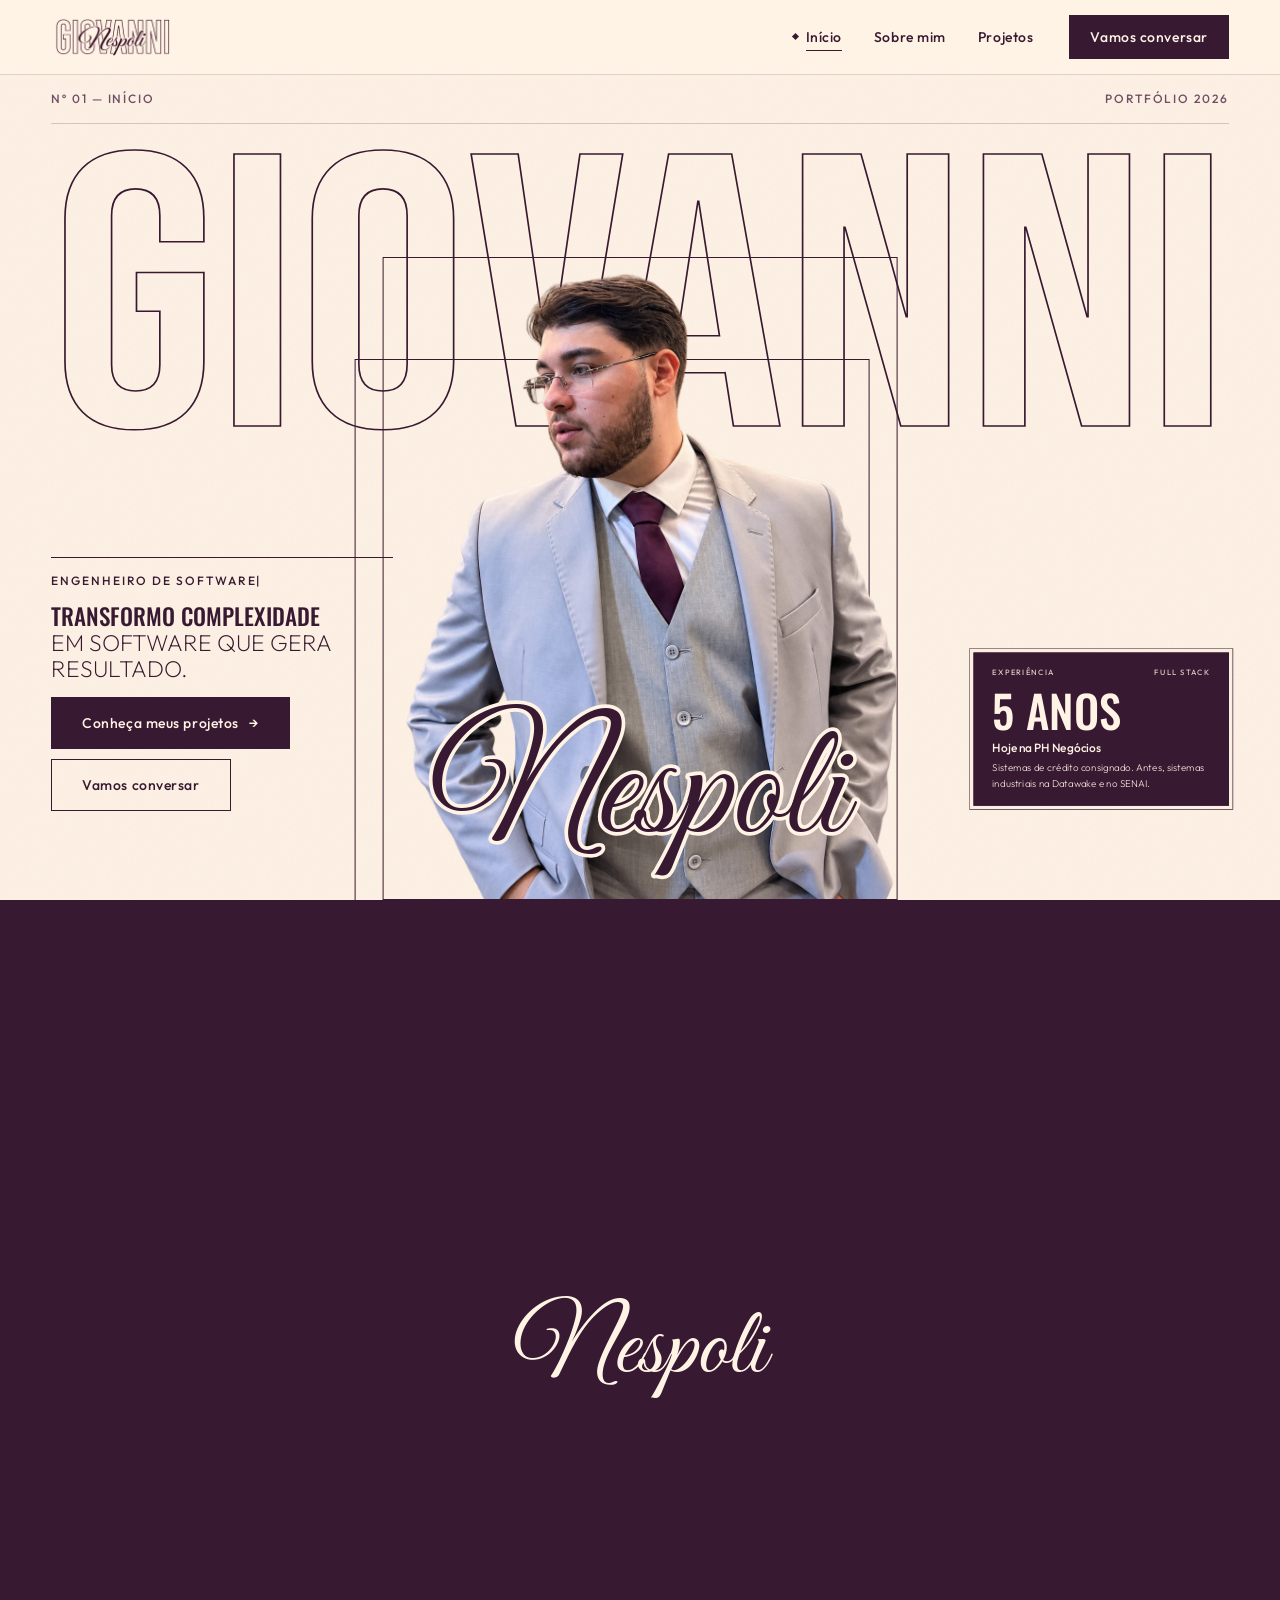
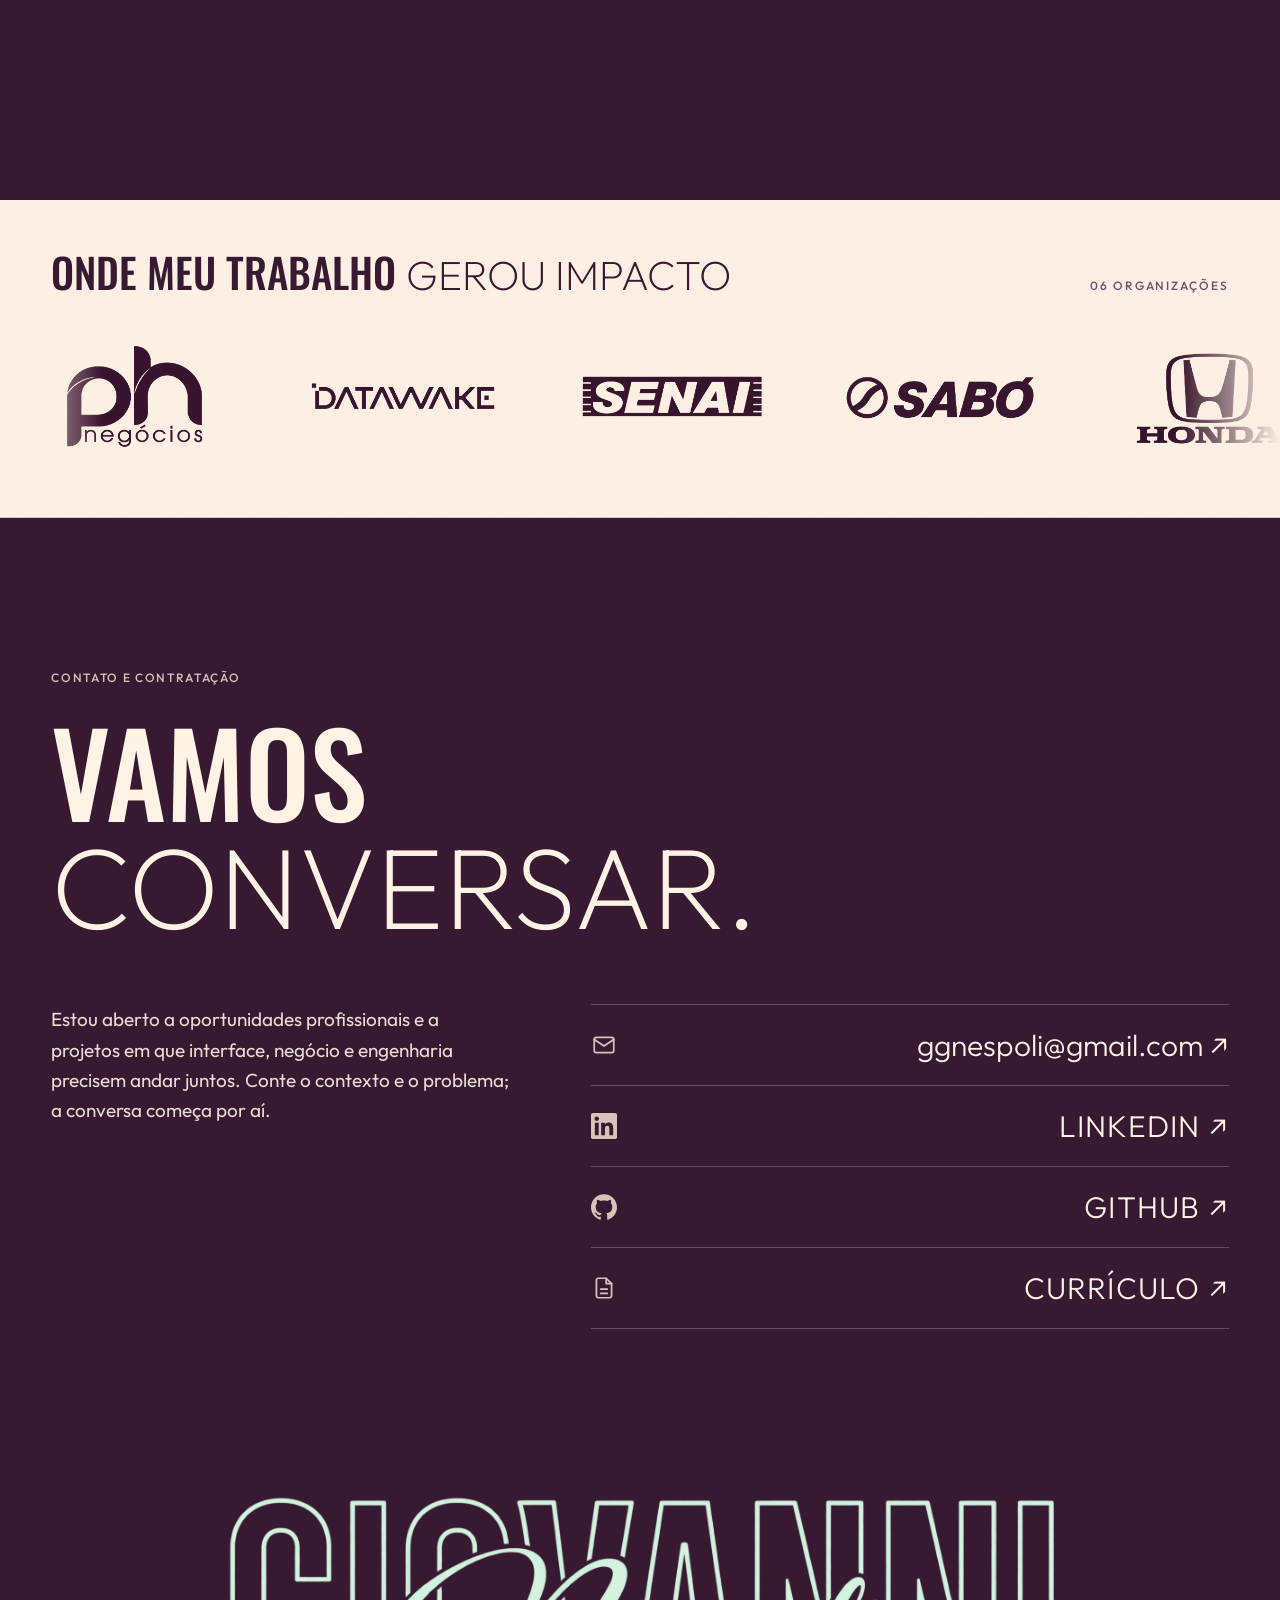
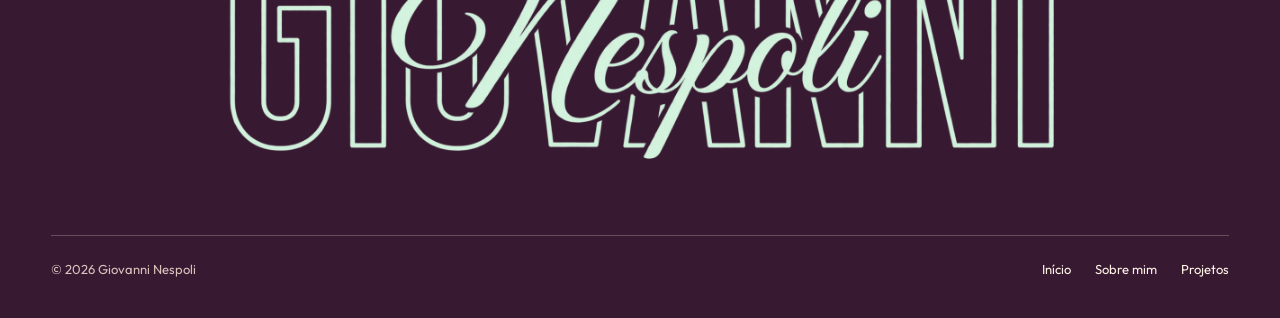
==== index.html @ d43d7ae6 "Animação de digitação no título do hero Co-Authored-By: Claude Opus 5.5 <noreply@anthropic.com>" ====
<!DOCTYPE html>
<html lang="pt-BR">
<head>
<meta charset="utf-8">
<meta name="viewport" content="width=device-width, initial-scale=1">
<title>Giovanni Nespoli — Engenheiro de software</title>
<meta name="description" content="Giovanni Nespoli, engenheiro de software.">
<link rel="preconnect" href="https://fonts.googleapis.com">
<script src="assets/js/theme.js?v=2"></script>
<link rel="stylesheet" href="assets/css/tokens.css">
<link rel="stylesheet" href="assets/css/base.css">
<link rel="stylesheet" href="assets/css/components.css?v=4">
<link rel="stylesheet" href="assets/css/home.css?v=6">
</head>
<body data-page="inicio">
<main id="conteudo">

  <!-- Hero: cena animada pelo scroll (≥1100px) -->
  <section class="hero-scene" data-screen-label="Início — Hero (cena)">
    <div class="scene__sticky">
      <div class="scene__plane" id="s-plane" aria-hidden="true"></div>
      <div class="scene__wrap"><div class="scene__inner" id="s-inner">
        <div class="hero-bar"><span>Nº 01 — Início</span><span>Portfólio 2026</span></div>
        <h1 class="hero-title scene__title" id="s-title">
          <span class="sr-only">Giovanni Nespoli</span>
          <svg id="s-title-svg" aria-hidden="true" viewBox="0 0 1000 290"><text class="t-giovanni" x="500" y="270" text-anchor="middle" textLength="1000" lengthAdjust="spacingAndGlyphs">GIOVANNI</text></svg>
        </h1>
        <div class="scene__photo" id="s-photo">
          <div class="scene__photo-back" aria-hidden="true"></div>
          <div class="scene__photo-in" id="s-photo-in"><div class="scene__photo-img" id="s-photo-img">
            <div class="img-slot" data-src="assets/img/retrato.webp?v=3" data-label="Retrato de Giovanni — rosto livre no terço superior"></div>
          </div></div>
        </div>
        <div class="scene__sig" id="s-sig" aria-hidden="true">
          <svg id="s-sig-svg" viewBox="0 0 700 250"><text class="t-nespoli" x="350" y="185" text-anchor="middle">Nespoli</text></svg>
        </div>
        <div class="scene__lead">
          <p class="lead-kicker" data-reveal="up" data-delay="1000" data-text-type data-tt-delay="1150">Engenheiro de software</p>
          <p class="lead-title">
            <span class="line-mask"><span data-reveal="line" data-delay="1080">Transformo complexidade</span></span>
            <span class="line-mask"><span class="light" data-reveal="line" data-delay="1160">em software que gera resultado.</span></span>
          </p>
          <div class="ctas" data-reveal="up" data-delay="1260">
            <a class="btn btn--solid" href="projetos.html">Conheça meus projetos <span aria-hidden="true">→</span></a>
            <a class="btn btn--line" href="#contato">Vamos conversar</a>
          </div>
        </div>
        <div class="scene__col" id="s-col">
          <div class="scene__c1" id="s-c1">
            <a class="hl-card" href="sobre.html" data-reveal="up" data-delay="1450">
              <span class="hl-card__top"><span>Experiência</span><span>Full stack</span></span>
              <span class="hl-card__big">5 anos</span>
              <span class="hl-card__t">Hoje na PH Negócios</span>
              <span class="hl-card__d">Sistemas de crédito consignado. Antes, sistemas industriais na Datawake e no SENAI.</span>
            </a>
          </div>
          <div class="scene__minis">
            <div class="scene__c2" id="s-c2"><a class="mini-card" href="sobre.html#exp-t"><small>Impacto</small><strong>Eficiência</strong><span>Processos mais curtos e operação orientada a dados.</span></a></div>
            <div class="scene__c3" id="s-c3"><a class="mini-card" href="sobre.html#comp-t"><small>Stack</small><strong>TypeScript</strong><span>React, Next.js, Node.js e PostgreSQL.</span></a></div>
          </div>
        </div>
      </div></div>
    </div>
  </section>

  <!-- Hero: fluxo normal (mobile / reduced motion) -->
  <section class="hero-flow" data-screen-label="Início — Hero">
    <div class="hero-bar" style="padding-bottom:16px"><span>Nº 01 — Início</span><span>Portfólio 2026</span></div>
    <div class="hero-title flow__title">
      <svg aria-hidden="true" data-reveal="mask" viewBox="0 0 1000 290"><text class="t-giovanni" x="500" y="270" text-anchor="middle" textLength="1000" lengthAdjust="spacingAndGlyphs">GIOVANNI</text></svg>
    </div>
    <div class="flow__photo">
      <div class="flow__photo-back" aria-hidden="true"></div>
      <div class="flow__photo-box" data-reveal="mask" data-delay="200"><div class="img-slot" data-src="assets/img/retrato.webp?v=3" data-label="Retrato de Giovanni"></div></div>
      <div class="flow__sig" aria-hidden="true" data-reveal="up" data-delay="500"><svg viewBox="0 0 700 250"><text class="t-nespoli" x="350" y="185" text-anchor="middle">Nespoli</text></svg></div>
    </div>
    <div class="flow__cols">
      <div class="flow__lead">
        <p class="lead-kicker" data-reveal="up" data-text-type data-tt-delay="250">Engenheiro de software</p>
        <p class="lead-title" data-reveal="up">Transformo complexidade <span class="light">em software que gera resultado.</span></p>
        <div class="ctas" data-reveal="up">
          <a class="btn btn--solid" href="projetos.html">Conheça meus projetos <span aria-hidden="true">→</span></a>
          <a class="btn btn--line" href="#contato">Vamos conversar</a>
        </div>
      </div>
      <div class="flow__cards">
        <a class="hl-card" href="sobre.html" data-reveal="up">
          <span class="hl-card__top"><span>Experiência</span><span>Full stack</span></span>
          <span class="hl-card__big">5 anos</span>
          <span class="hl-card__t">Hoje na PH Negócios</span>
          <span class="hl-card__d">Sistemas de crédito consignado. Antes, sistemas industriais na Datawake e no SENAI.</span>
        </a>
        <div class="flow__mini">
          <a class="mini-card" href="sobre.html#exp-t" data-reveal="up"><small>Impacto</small><strong>Eficiência</strong><span>Processos mais curtos e operação orientada a dados.</span></a>
          <a class="mini-card" href="sobre.html#comp-t" data-reveal="up" data-delay="80"><small>Stack</small><strong>TypeScript</strong><span>React, Next.js, Node.js e PostgreSQL.</span></a>
        </div>
      </div>
    </div>
  </section>

  <!-- Empresas -->
  <section class="emp" aria-labelledby="emp-t" data-screen-label="Início — Empresas">
    <div class="emp__head">
      <h2 id="emp-t"><span class="line-mask"><span data-reveal="line">Onde meu trabalho <span class="light">gerou impacto</span></span></span></h2>
      <p class="eyebrow" id="emp-count" data-reveal="up"></p>
    </div>
    <ul class="sr-only" id="emp-sr"></ul>
    <div class="mqw" aria-hidden="true"><div class="mq" id="mq"></div></div>
  </section>
</main>
<footer id="contato" class="foot"></footer>

<script src="assets/js/site.js?v=4"></script>
<script src="assets/js/hero.js?v=3"></script>
<script src="assets/js/home.js?v=2"></script>
<script src="assets/js/text-type.js"></script>
</body>
</html>
---- assets/css/tokens.css ----
@import url("https://fonts.googleapis.com/css2?family=Bebas+Neue&family=Great+Vibes&family=Oswald:wght@300..700&family=Outfit:wght@200..600&display=swap");

:root {
  --ink: #371931; --paper: #FFF3E5;
  --ink-rgb: 55,25,49; --paper-rgb: 255,243,229;
  --m1: #6E4F66; --m2: #5A3D53; --m1i: #D8C3BC; --m2i: #EADBD3; --tile: #EFE0D0;
  --ease: cubic-bezier(.22,.61,.36,1); --ease-io: cubic-bezier(.76,0,.24,1);
  --gutter: clamp(20px, 4vw, 56px); --max: 1440px; --nav-h: 75px;
  --f-body: 'Outfit', sans-serif; --f-display: 'Oswald', sans-serif;
  --f-script: 'Great Vibes', cursive; --f-bebas: 'Bebas Neue', sans-serif;
}
/* MODO ESCURO (desativado)
:root[data-theme="dark"] {
  --ink: #FFF3E5; --paper: #371931;
  --ink-rgb: 255,243,229; --paper-rgb: 55,25,49;
  --m1: #D8C3BC; --m2: #EADBD3; --m1i: #6E4F66; --m2i: #5A3D53; --tile: #4A2342;
}
*/
---- assets/css/base.css ----
*, *::before, *::after { box-sizing: border-box; }
html { scroll-behavior: smooth; scroll-padding-top: 90px; }
body {
  margin: 0; background-color: var(--paper); color: var(--ink);
  background-image: url("data:image/svg+xml,%3Csvg xmlns='http://www.w3.org/2000/svg' width='160' height='160'%3E%3Cfilter id='n'%3E%3CfeTurbulence type='fractalNoise' baseFrequency='.9' numOctaves='2' stitchTiles='stitch'/%3E%3CfeColorMatrix values='0 0 0 0 .22 0 0 0 0 .1 0 0 0 0 .19 0 0 0 .05 0'/%3E%3C/filter%3E%3Crect width='100%25' height='100%25' filter='url(%23n)'/%3E%3C/svg%3E");
  font-family: var(--f-body); -webkit-font-smoothing: antialiased; overflow-x: hidden;
  transition: background-color .3s, color .3s;
}
h1, h2, h3, p, ul { margin: 0; padding: 0; }
ul { list-style: none; }
a { color: var(--ink); }
img { max-width: 100%; }
::selection { background: var(--ink); color: var(--paper); }
:focus-visible { outline: 2px solid currentColor; outline-offset: 4px; }
.sr-only { position: absolute; width: 1px; height: 1px; overflow: hidden; clip: rect(0 0 0 0); white-space: nowrap; }
.wrap { max-width: var(--max); margin: 0 auto; padding-left: var(--gutter); padding-right: var(--gutter); }
.eyebrow { font: 500 12px/1 var(--f-body); letter-spacing: .16em; text-transform: uppercase; color: var(--m1); }
.light { font-family: var(--f-body); font-weight: 200; }
.line-mask { display: block; overflow: hidden; padding-bottom: .06em; }
.line-mask > span { display: block; }
@media (prefers-reduced-motion: reduce) {
  *, *::before, *::after { transition-duration: .01ms !important; animation-duration: .01ms !important; scroll-behavior: auto !important; }
}
---- assets/css/components.css ----
/* ---------- Nav ---------- */
.skip { position: fixed; left: 16px; top: -60px; z-index: 200; background: var(--ink); color: var(--paper); padding: 10px 16px; font: 500 14px var(--f-body); text-decoration: none; }
.skip:focus { top: 12px; color: var(--paper); }
.nav { position: fixed; top: 0; left: 0; right: 0; z-index: 60; background: var(--paper); border-bottom: 1px solid rgba(var(--ink-rgb), .16); }
.nav__in { max-width: var(--max); margin: 0 auto; padding: 14px var(--gutter); display: flex; align-items: center; justify-content: space-between; gap: 24px; }
.nav__logo { display: block; line-height: 0; }
.nav__logo img { height: 46px; width: auto; display: block; }
.nav__logo .wordmark { font: 400 38px/1 var(--f-script); line-height: 46px; }
.nav__desk { display: flex; align-items: center; gap: 36px; }
.nav__links { display: flex; gap: 32px; }
.nav__links li { display: flex; align-items: center; gap: 8px; }
.nav__links a { font: 500 14px/1.2 var(--f-body); letter-spacing: .04em; text-decoration: none; padding: 6px 0; background: linear-gradient(var(--ink), var(--ink)) no-repeat 0 100% / 0 1px; transition: background-size .25s var(--ease); }
.nav__links a:hover, .nav__links a[aria-current="page"] { background-size: 100% 1px; }
.nav__links li.is-active::before { content: ""; width: 5px; height: 5px; background: var(--ink); transform: rotate(45deg); }
.btn-ghost { font: 500 13px/1 var(--f-body); letter-spacing: .06em; color: var(--ink); background: transparent; border: 1px solid rgba(var(--ink-rgb), .45); padding: 0 14px; min-height: 44px; cursor: pointer; }
.btn-ghost:hover { border-color: var(--ink); }
.nav__menu-btn { display: none; font: 500 14px/1 var(--f-body); letter-spacing: .06em; color: var(--ink); background: transparent; border: 1px solid var(--ink); padding: 12px 18px; min-height: 44px; cursor: pointer; }
.nav-spacer { height: var(--nav-h); }
.btn { display: inline-flex; align-items: center; gap: 10px; min-height: 52px; padding: 14px 30px; font: 500 14px var(--f-body); letter-spacing: .04em; text-decoration: none; border: 1px solid var(--ink); transition: background .2s, color .2s; }
.btn--solid { background: var(--ink); color: var(--paper); }
.btn--solid:hover { background: var(--paper); color: var(--ink); }
.btn--line { color: var(--ink); }
.btn--line:hover { background: var(--ink); color: var(--paper); }
.btn.btn--paper { background: #FFF3E5; color: #371931; border-color: #FFF3E5; }
.btn.btn--paper:hover { background: transparent; color: #FFF3E5; }
.btn--sm { min-height: 0; padding: 12px 20px; }

.menu { position: fixed; inset: 0; z-index: 80; background: var(--ink); color: var(--paper); display: flex; flex-direction: column; padding: 14px 20px 32px; transform: translateY(-100%); visibility: hidden; transition: transform .5s var(--ease-io), visibility .5s; }
.menu.is-open { transform: none; visibility: visible; }
.menu__top { display: flex; justify-content: space-between; align-items: center; min-height: 46px; gap: 10px; }
.menu__top .wordmark { font: 400 30px/1 var(--f-script); margin-right: auto; }
.menu button { font: 500 14px/1 var(--f-body); color: var(--paper); background: transparent; border: 1px solid var(--paper); padding: 12px 18px; min-height: 44px; cursor: pointer; }
.menu nav { margin: auto 0; }
.menu nav li { border-bottom: 1px solid rgba(var(--paper-rgb), .22); margin-bottom: 8px; }
.menu nav a { display: flex; justify-content: space-between; align-items: baseline; padding: 18px 0; font: 300 44px/1.05 var(--f-body); color: var(--paper); text-decoration: none; }
.menu nav a span:last-child { font: 400 13px var(--f-body); }
.menu__cta { display: flex; justify-content: center; align-items: center; min-height: 52px; background: var(--paper); color: var(--ink); text-decoration: none; font: 500 15px var(--f-body); letter-spacing: .04em; }
.curtain { position: fixed; inset: 0; z-index: 150; background: var(--ink); transform: translateY(100%); pointer-events: none; display: flex; align-items: center; justify-content: center; }
.curtain span { font: 400 clamp(48px, 8vw, 96px)/1 var(--f-script); color: var(--paper); }
/* Cópia da cortina fechada, ativa desde o <head> (theme.js) para a página nova não piscar antes do site.js rodar */
html.pf-curtain::after { content: 'Nespoli'; position: fixed; inset: 0; z-index: 150; background: var(--ink); pointer-events: none; display: flex; align-items: center; justify-content: center; font: 400 clamp(48px, 8vw, 96px)/1 var(--f-script); color: var(--paper); }
/* Texto digitado (text-type.js): cursor fixo enquanto digita, piscando quando para */
.text-type__cursor { display: inline-block; animation: tt-blink .5s ease-in-out infinite alternate; }
.is-typing .text-type__cursor { animation: none; }
@keyframes tt-blink { to { opacity: 0; } }
@media (max-width: 859px) { .nav__desk { display: none; } .nav__menu-btn { display: block; } }
@media (min-width: 860px) { .menu { display: none; } }

/* ---------- Image slot (placeholder até a foto existir) ---------- */
.img-slot { position: absolute; inset: 0; overflow: hidden; }
.img-slot img { width: 100%; height: 100%; object-fit: cover; display: block; }
.img-slot.is-empty { display: flex; align-items: center; justify-content: center; text-align: center; padding: 20px; border: 1px dashed rgba(var(--ink-rgb), .45); color: var(--m1); font: 400 13px/1.4 var(--f-body); background: rgba(var(--ink-rgb), .04); }

/* ---------- Footer / Contato ---------- */
.foot { background: var(--ink); color: var(--paper); position: relative; overflow: hidden; }
.foot__in { max-width: var(--max); margin: 0 auto; padding: clamp(80px, 12vw, 160px) var(--gutter) 40px; }
.foot .eyebrow { color: var(--m1i); letter-spacing: .14em; margin-bottom: 32px; display: block; }
.foot h2 { font: 500 clamp(52px, 9vw, 148px)/.95 var(--f-display); text-transform: uppercase; }
.foot__cols { display: flex; flex-wrap: wrap; gap: 48px 80px; margin-top: 56px; align-items: flex-start; }
.foot__txt { flex: 1 1 320px; max-width: 460px; font: 400 19px/1.6 var(--f-body); color: var(--m2i); text-wrap: pretty; }
.foot__list { flex: 1 1 420px; border-top: 1px solid rgba(var(--paper-rgb), .24); }
.foot__list li { display: flex; justify-content: space-between; align-items: center; gap: 16px; flex-wrap: wrap; padding: 22px 0; border-bottom: 1px solid rgba(var(--paper-rgb), .24); }
.foot__ico { display: inline-flex; color: var(--m1i); }
.foot__ico svg { width: 26px; height: 26px; }
.foot__list a { font: 300 clamp(22px, 2.4vw, 30px)/1.2 var(--f-body); color: var(--paper); text-decoration: none; background: linear-gradient(var(--paper), var(--paper)) no-repeat 0 100% / 0 1px; transition: background-size .25s var(--ease); }
.foot__list a:hover { background-size: 100% 1px; }
.foot__list a.is-caps { text-transform: uppercase; letter-spacing: .04em; }
.tbd { font: 400 13px/1 var(--f-body); color: var(--m1i); border: 1px dashed rgba(var(--paper-rgb), .45); padding: 8px 12px; }
.foot__logo { margin-top: clamp(80px, 10vw, 140px); display: flex; justify-content: center; }
.foot__logo img { width: min(100%, 900px); height: auto; }
.foot__logo .wordmark { font: 400 clamp(80px, 16vw, 220px)/1 var(--f-script); }
.foot__bar { display: flex; flex-wrap: wrap; justify-content: space-between; gap: 16px; margin-top: 40px; padding-top: 24px; border-top: 1px solid rgba(var(--paper-rgb), .24); font: 400 13px/1.4 var(--f-body); color: var(--m1i); }
.foot__bar nav { display: flex; gap: 24px; }
.foot__bar a { color: var(--paper); text-decoration: none; }

/* logos têm fundo branco: multiplica sobre o papel */
.nav__logo img, .foot__logo img { mix-blend-mode: multiply; }
.foot__logo img { filter: invert(1); mix-blend-mode: screen; }
---- assets/css/home.css ----
/* ---------- Hero: shared ---------- */
.hero-bar { display: flex; justify-content: space-between; font: 500 12px/1 var(--f-body); letter-spacing: .16em; text-transform: uppercase; color: var(--m1); border-bottom: 1px solid rgba(var(--ink-rgb), .2); }
.hero-title { line-height: 0; font-weight: 400; }
.hero-title svg { width: 100%; height: auto; display: block; overflow: visible; }
.t-giovanni { font-family: var(--f-bebas); font-size: 330px; fill: none; stroke: var(--ink); stroke-width: 1.3; }
.t-nespoli { font-family: var(--f-script); font-size: 235px; fill: var(--ink); stroke: var(--paper); stroke-width: 11; paint-order: stroke; stroke-linejoin: round; }
.lead-kicker { font: 500 12px/1.5 var(--f-body); letter-spacing: .16em; text-transform: uppercase; border-top: 1px solid var(--ink); padding-top: 14px; }
.lead-title { font: 500 clamp(22px, 1.8vw, 27px)/1.1 var(--f-display); text-transform: uppercase; }
.lead-text { font: 400 14px/1.55 var(--f-body); color: var(--m2); text-wrap: pretty; }
.ctas { display: flex; flex-wrap: wrap; gap: 10px; }
.hl-card { display: block; background: var(--ink); color: var(--paper); text-decoration: none; padding: 22px 26px 20px; border: 1px solid var(--ink); }
.hl-card:hover { color: var(--paper); }
.hl-card__top { display: flex; justify-content: space-between; font: 500 11px/1 var(--f-body); letter-spacing: .16em; text-transform: uppercase; color: var(--m1i); }
.hl-card__big { display: block; margin-top: 18px; font: 500 clamp(48px, 5vw, 76px)/.95 var(--f-display); text-transform: uppercase; }
.hl-card__t { display: block; margin-top: 12px; font: 500 17px/1.3 var(--f-body); }
.hl-card__d { display: block; margin-top: 8px; font: 300 14px/1.55 var(--f-body); color: var(--m2i); }
.mini-card { display: block; background: var(--paper); color: var(--ink); text-decoration: none; padding: 16px 18px; border: 1px solid var(--ink); }
.mini-card small { display: block; margin-bottom: 10px; font: 500 11px/1 var(--f-body); letter-spacing: .16em; text-transform: uppercase; color: var(--m1); }
.mini-card strong { display: block; font: 500 22px/1 var(--f-display); text-transform: uppercase; }
.mini-card span { display: block; margin-top: 8px; font: 400 13px/1.45 var(--f-body); color: var(--m2); }

/* ---------- Hero: cena (desktop) ---------- */
.hero-scene { display: none; position: relative; height: 190vh; }
.hero-flow { max-width: var(--max); margin: 0 auto; padding: 20px var(--gutter) 64px; }
@media (min-width: 1100px) and (prefers-reduced-motion: no-preference) {
  .hero-scene { display: block; }
  .hero-flow { display: none; }
}
.scene__sticky { position: sticky; top: var(--nav-h); height: calc(100vh - var(--nav-h)); min-height: 640px; overflow: hidden; }
.scene__plane { position: absolute; left: 0; right: 0; bottom: 0; height: 0; background: var(--ink); z-index: 2; }
.scene__wrap { position: relative; max-width: var(--max); height: 100%; margin: 0 auto; }
.scene__inner { position: absolute; top: 0; bottom: 0; left: var(--gutter); right: var(--gutter); }
.scene__inner .hero-bar { position: absolute; left: 0; right: 0; top: 0; padding: 18px 0; z-index: 5; }
.scene__title { position: absolute; left: 0; right: 0; top: 4%; z-index: 1; }
.scene__photo { position: absolute; left: 50%; bottom: 0; height: 78%; aspect-ratio: 4/5; transform: translateX(-50%); transform-origin: 50% 100%; z-index: 3; }
.scene__photo-back { position: absolute; top: 16%; bottom: -1px; left: -28px; right: 28px; border: 1px solid var(--ink); }
.scene__photo-in { position: absolute; inset: 0; overflow: hidden; border: 1px solid var(--ink); }
.scene__photo-img { position: absolute; inset: 0; }
.scene__sig { position: absolute; left: 50%; bottom: 3%; width: 40%; transform: translateX(-50%); transform-origin: 50% 100%; z-index: 4; pointer-events: none; }
.scene__sig svg { width: 100%; height: auto; display: block; overflow: visible; }
.scene__lead { position: absolute; left: 0; bottom: calc(6% + 40px); width: min(29%, 380px); display: flex; flex-direction: column; gap: 14px; z-index: 5; }
.scene__lead .lead-title span.light { display: block; }
.scene__col { position: absolute; left: 36%; bottom: calc(6% + 40px); width: 31%; display: flex; flex-direction: column; gap: clamp(28px, 5vh, 56px); z-index: 5; }
.scene__c1 { transform-origin: 0 0; }
.scene__c1 .hl-card { outline: 1px solid var(--ink); outline-offset: 5px; }
.scene__minis { display: grid; grid-template-columns: 1fr 1fr; gap: 12px; }
.scene__minis .mini-card { height: 100%; }
.scene__c2, .scene__c3 { opacity: 0; visibility: hidden; }
@media (max-height: 820px) { .scene__c1 .hl-card__d { display: none; } }

/* ---------- Hero: fluxo (mobile / reduced motion) ---------- */
.flow__title { margin-top: 24px; position: relative; z-index: 1; }
.flow__photo { position: relative; width: min(100%, 520px); margin: -11% auto 0; z-index: 2; }
.flow__photo-back { position: absolute; top: 14%; bottom: -1px; left: -12px; right: 12px; border: 1px solid var(--ink); }
.flow__photo-box { position: relative; aspect-ratio: 4/5; overflow: hidden; border: 1px solid var(--ink); }
.flow__sig { position: absolute; left: -4%; right: -4%; bottom: -8%; pointer-events: none; }
.flow__sig svg { width: 100%; height: auto; display: block; overflow: visible; }
.flow__cols { display: flex; flex-wrap: wrap; gap: 40px 64px; margin-top: 64px; align-items: flex-start; }
.flow__lead { flex: 1 1 340px; display: flex; flex-direction: column; gap: 18px; max-width: 560px; }
.flow__lead .lead-title { font-size: clamp(28px, 6vw, 40px); line-height: 1.08; }
.flow__lead .lead-text { font-size: 16px; line-height: 1.6; }
.flow__cards { flex: 1 1 300px; display: flex; flex-direction: column; gap: 12px; max-width: 480px; }
.flow__cards .hl-card { padding: 24px; }
.flow__mini { display: grid; grid-template-columns: repeat(auto-fit, minmax(min(100%, 180px), 1fr)); grid-auto-rows: 1fr; gap: 12px; }

/* ---------- Empresas ---------- */
.emp { border-top: 1px solid rgba(var(--ink-rgb), .2); border-bottom: 1px solid rgba(var(--ink-rgb), .2); padding: clamp(40px, 5vw, 72px) 0; }
.emp__head { max-width: var(--max); margin: 0 auto; padding: 0 var(--gutter); display: flex; flex-wrap: wrap; justify-content: space-between; align-items: baseline; gap: 12px 32px; }
.emp h2 { font: 500 clamp(28px, 3.2vw, 44px)/1.05 var(--f-display); text-transform: uppercase; }
.mqw { overflow: hidden; margin-top: clamp(24px, 3vw, 40px); -webkit-mask-image: linear-gradient(90deg, transparent, #000 8%, #000 92%, transparent); mask-image: linear-gradient(90deg, transparent, #000 8%, #000 92%, transparent); }
.mq { display: flex; width: max-content; align-items: center; animation: mq 38s linear infinite; }
.mqw:hover .mq, .mqw:focus-within .mq { animation-play-state: paused; }
.mq__item { flex: none; width: clamp(180px, 18vw, 260px); aspect-ratio: 2/1; margin: 0 clamp(8px, 1.5vw, 24px); display: flex; align-items: center; justify-content: center; }
.mq__item img { width: 100%; height: 100%; object-fit: contain; mix-blend-mode: multiply; }
/* modo escuro (desativado): :root[data-theme="dark"] .mq__item img { mix-blend-mode: screen; filter: grayscale(1) invert(1); } */
.mq__item .name { font: 500 clamp(22px, 2.2vw, 30px)/1 var(--f-display); text-transform: uppercase; letter-spacing: .04em; color: var(--m1); }
@keyframes mq { from { transform: translateX(0); } to { transform: translateX(-50%); } }
@media (prefers-reduced-motion: reduce) { .mq { animation: none; flex-wrap: wrap; width: auto; justify-content: center; } }
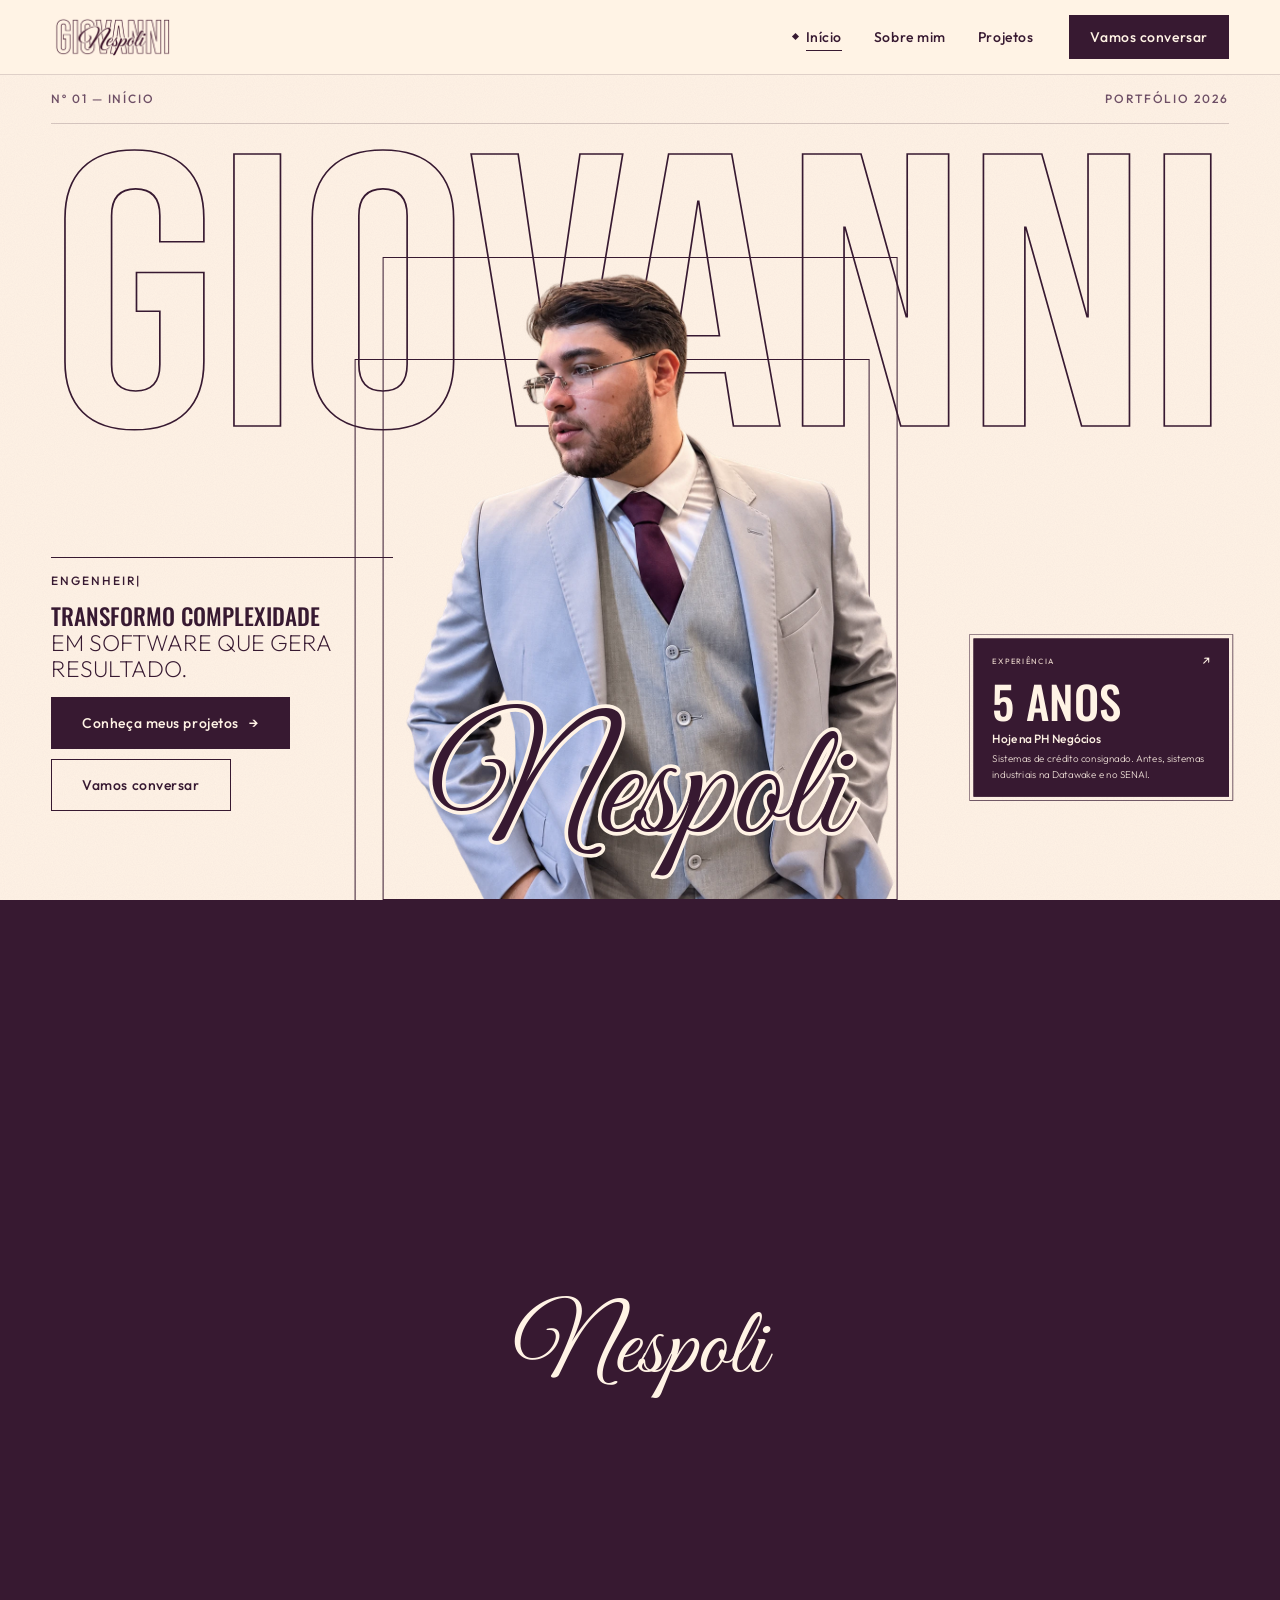
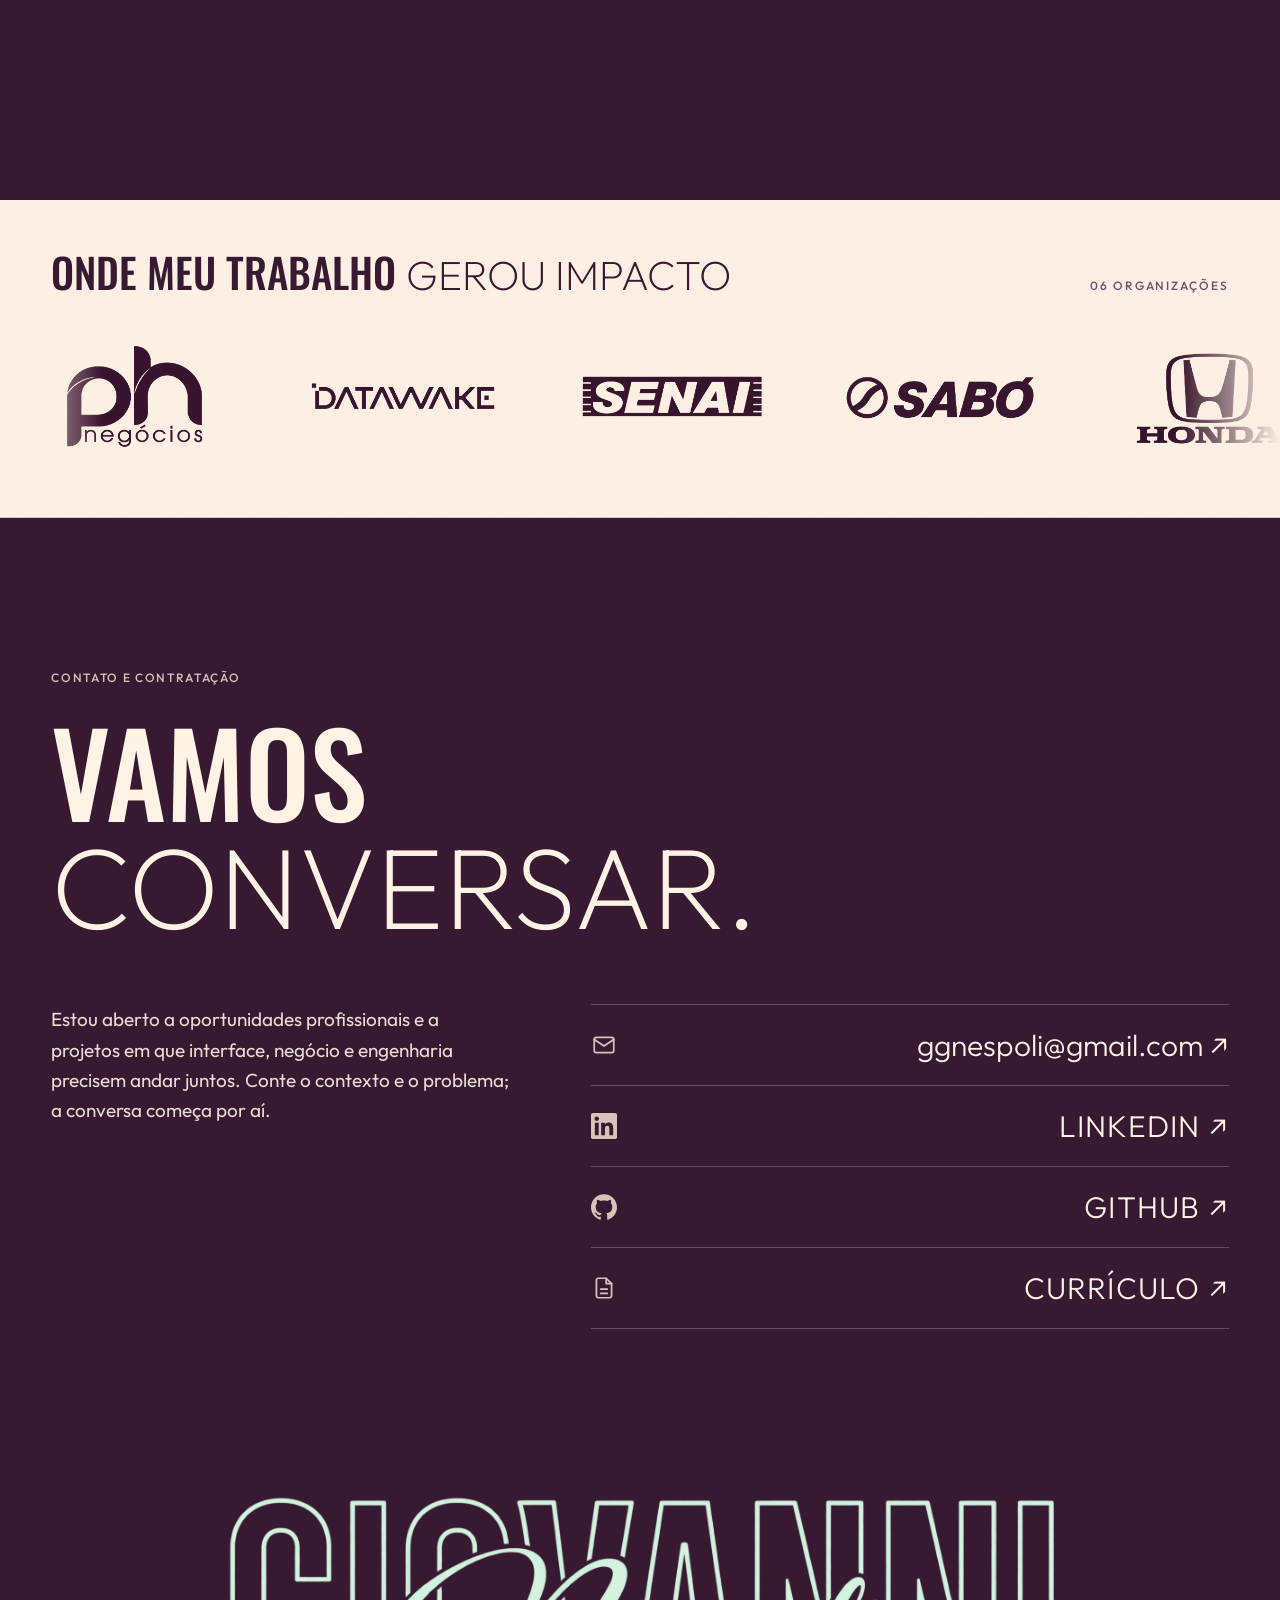
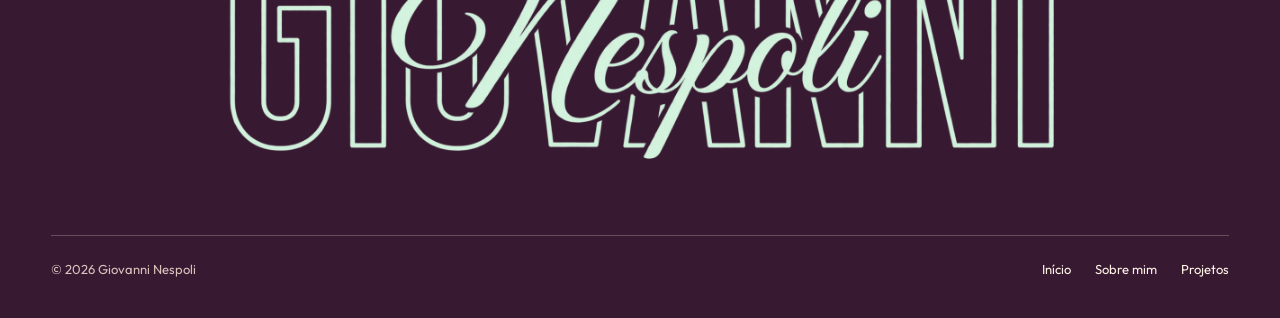
==== commit 9182e3bd: "Setas e hover de crescimento nos cards do hero Co-Authored-By: Claude Opus 5.5 <noreply@anthropic.co" ====
--- a/index.html
+++ b/index.html
@@ -10,7 +10,7 @@
 <link rel="stylesheet" href="assets/css/tokens.css">
 <link rel="stylesheet" href="assets/css/base.css">
 <link rel="stylesheet" href="assets/css/components.css?v=4">
-<link rel="stylesheet" href="assets/css/home.css?v=6">
+<link rel="stylesheet" href="assets/css/home.css?v=8">
 </head>
 <body data-page="inicio">
 <main id="conteudo">
@@ -48,15 +48,15 @@
         <div class="scene__col" id="s-col">
           <div class="scene__c1" id="s-c1">
             <a class="hl-card" href="sobre.html" data-reveal="up" data-delay="1450">
-              <span class="hl-card__top"><span>Experiência</span><span>Full stack</span></span>
+              <span class="hl-card__top"><span>Experiência</span><i class="card-arrow" aria-hidden="true">↗</i></span>
               <span class="hl-card__big">5 anos</span>
               <span class="hl-card__t">Hoje na PH Negócios</span>
               <span class="hl-card__d">Sistemas de crédito consignado. Antes, sistemas industriais na Datawake e no SENAI.</span>
             </a>
           </div>
           <div class="scene__minis">
-            <div class="scene__c2" id="s-c2"><a class="mini-card" href="sobre.html#exp-t"><small>Impacto</small><strong>Eficiência</strong><span>Processos mais curtos e operação orientada a dados.</span></a></div>
-            <div class="scene__c3" id="s-c3"><a class="mini-card" href="sobre.html#comp-t"><small>Stack</small><strong>TypeScript</strong><span>React, Next.js, Node.js e PostgreSQL.</span></a></div>
+            <div class="scene__c2" id="s-c2"><a class="mini-card" href="sobre.html#exp-t"><small>Impacto<i class="card-arrow" aria-hidden="true">↗</i></small><strong>Eficiência</strong><span>Processos mais curtos e operação orientada a dados.</span></a></div>
+            <div class="scene__c3" id="s-c3"><a class="mini-card" href="sobre.html#comp-t"><small>Stack<i class="card-arrow" aria-hidden="true">↗</i></small><strong>TypeScript</strong><span>React, Next.js, Node.js e PostgreSQL.</span></a></div>
           </div>
         </div>
       </div></div>
@@ -85,14 +85,14 @@
       </div>
       <div class="flow__cards">
         <a class="hl-card" href="sobre.html" data-reveal="up">
-          <span class="hl-card__top"><span>Experiência</span><span>Full stack</span></span>
+          <span class="hl-card__top"><span>Experiência</span><i class="card-arrow" aria-hidden="true">↗</i></span>
           <span class="hl-card__big">5 anos</span>
           <span class="hl-card__t">Hoje na PH Negócios</span>
           <span class="hl-card__d">Sistemas de crédito consignado. Antes, sistemas industriais na Datawake e no SENAI.</span>
         </a>
         <div class="flow__mini">
-          <a class="mini-card" href="sobre.html#exp-t" data-reveal="up"><small>Impacto</small><strong>Eficiência</strong><span>Processos mais curtos e operação orientada a dados.</span></a>
-          <a class="mini-card" href="sobre.html#comp-t" data-reveal="up" data-delay="80"><small>Stack</small><strong>TypeScript</strong><span>React, Next.js, Node.js e PostgreSQL.</span></a>
+          <a class="mini-card" href="sobre.html#exp-t" data-reveal="up"><small>Impacto<i class="card-arrow" aria-hidden="true">↗</i></small><strong>Eficiência</strong><span>Processos mais curtos e operação orientada a dados.</span></a>
+          <a class="mini-card" href="sobre.html#comp-t" data-reveal="up" data-delay="80"><small>Stack<i class="card-arrow" aria-hidden="true">↗</i></small><strong>TypeScript</strong><span>React, Next.js, Node.js e PostgreSQL.</span></a>
         </div>
       </div>
     </div>
--- a/assets/css/home.css
+++ b/assets/css/home.css
@@ -8,16 +8,23 @@
 .lead-title { font: 500 clamp(22px, 1.8vw, 27px)/1.1 var(--f-display); text-transform: uppercase; }
 .lead-text { font: 400 14px/1.55 var(--f-body); color: var(--m2); text-wrap: pretty; }
 .ctas { display: flex; flex-wrap: wrap; gap: 10px; }
-.hl-card { display: block; background: var(--ink); color: var(--paper); text-decoration: none; padding: 22px 26px 20px; border: 1px solid var(--ink); }
-.hl-card:hover { color: var(--paper); }
-.hl-card__top { display: flex; justify-content: space-between; font: 500 11px/1 var(--f-body); letter-spacing: .16em; text-transform: uppercase; color: var(--m1i); }
+/* hover dos cards: cresce 3,5% como as imagens da galeria; usa `scale` (e não transform) para não brigar com o reveal */
+.hl-card { display: block; background: var(--ink); color: var(--paper); text-decoration: none; padding: 22px 26px 20px; border: 1px solid var(--ink); transition: scale .3s var(--ease); }
+.hl-card:hover { color: var(--paper); scale: 1.035; }
+.hl-card__top { display: flex; justify-content: space-between; align-items: center; font: 500 11px/1 var(--f-body); letter-spacing: .16em; text-transform: uppercase; color: var(--m1i); }
 .hl-card__big { display: block; margin-top: 18px; font: 500 clamp(48px, 5vw, 76px)/.95 var(--f-display); text-transform: uppercase; }
 .hl-card__t { display: block; margin-top: 12px; font: 500 17px/1.3 var(--f-body); }
 .hl-card__d { display: block; margin-top: 8px; font: 300 14px/1.55 var(--f-body); color: var(--m2i); }
-.mini-card { display: block; background: var(--paper); color: var(--ink); text-decoration: none; padding: 16px 18px; border: 1px solid var(--ink); }
-.mini-card small { display: block; margin-bottom: 10px; font: 500 11px/1 var(--f-body); letter-spacing: .16em; text-transform: uppercase; color: var(--m1); }
+.mini-card { display: block; background: var(--paper); color: var(--ink); text-decoration: none; padding: 16px 18px; border: 1px solid var(--ink); transition: scale .3s var(--ease); }
+.mini-card:hover { scale: 1.035; }
+.mini-card small { display: flex; justify-content: space-between; align-items: center; margin-bottom: 10px; font: 500 11px/1 var(--f-body); letter-spacing: .16em; text-transform: uppercase; color: var(--m1); }
 .mini-card strong { display: block; font: 500 22px/1 var(--f-display); text-transform: uppercase; }
 .mini-card span { display: block; margin-top: 8px; font: 400 13px/1.45 var(--f-body); color: var(--m2); }
+/* seta ↗ (a mesma dos links externos): indica que o card navega */
+.card-arrow { font: 400 18px/1 var(--f-body); font-style: normal; letter-spacing: 0; transition: transform .25s var(--ease); }
+.hl-card .card-arrow { color: var(--paper); }
+.mini-card .card-arrow { color: var(--ink); }
+.hl-card:hover .card-arrow, .mini-card:hover .card-arrow { transform: translate(3px, -3px); }
 
 /* ---------- Hero: cena (desktop) ---------- */
 .hero-scene { display: none; position: relative; height: 190vh; }
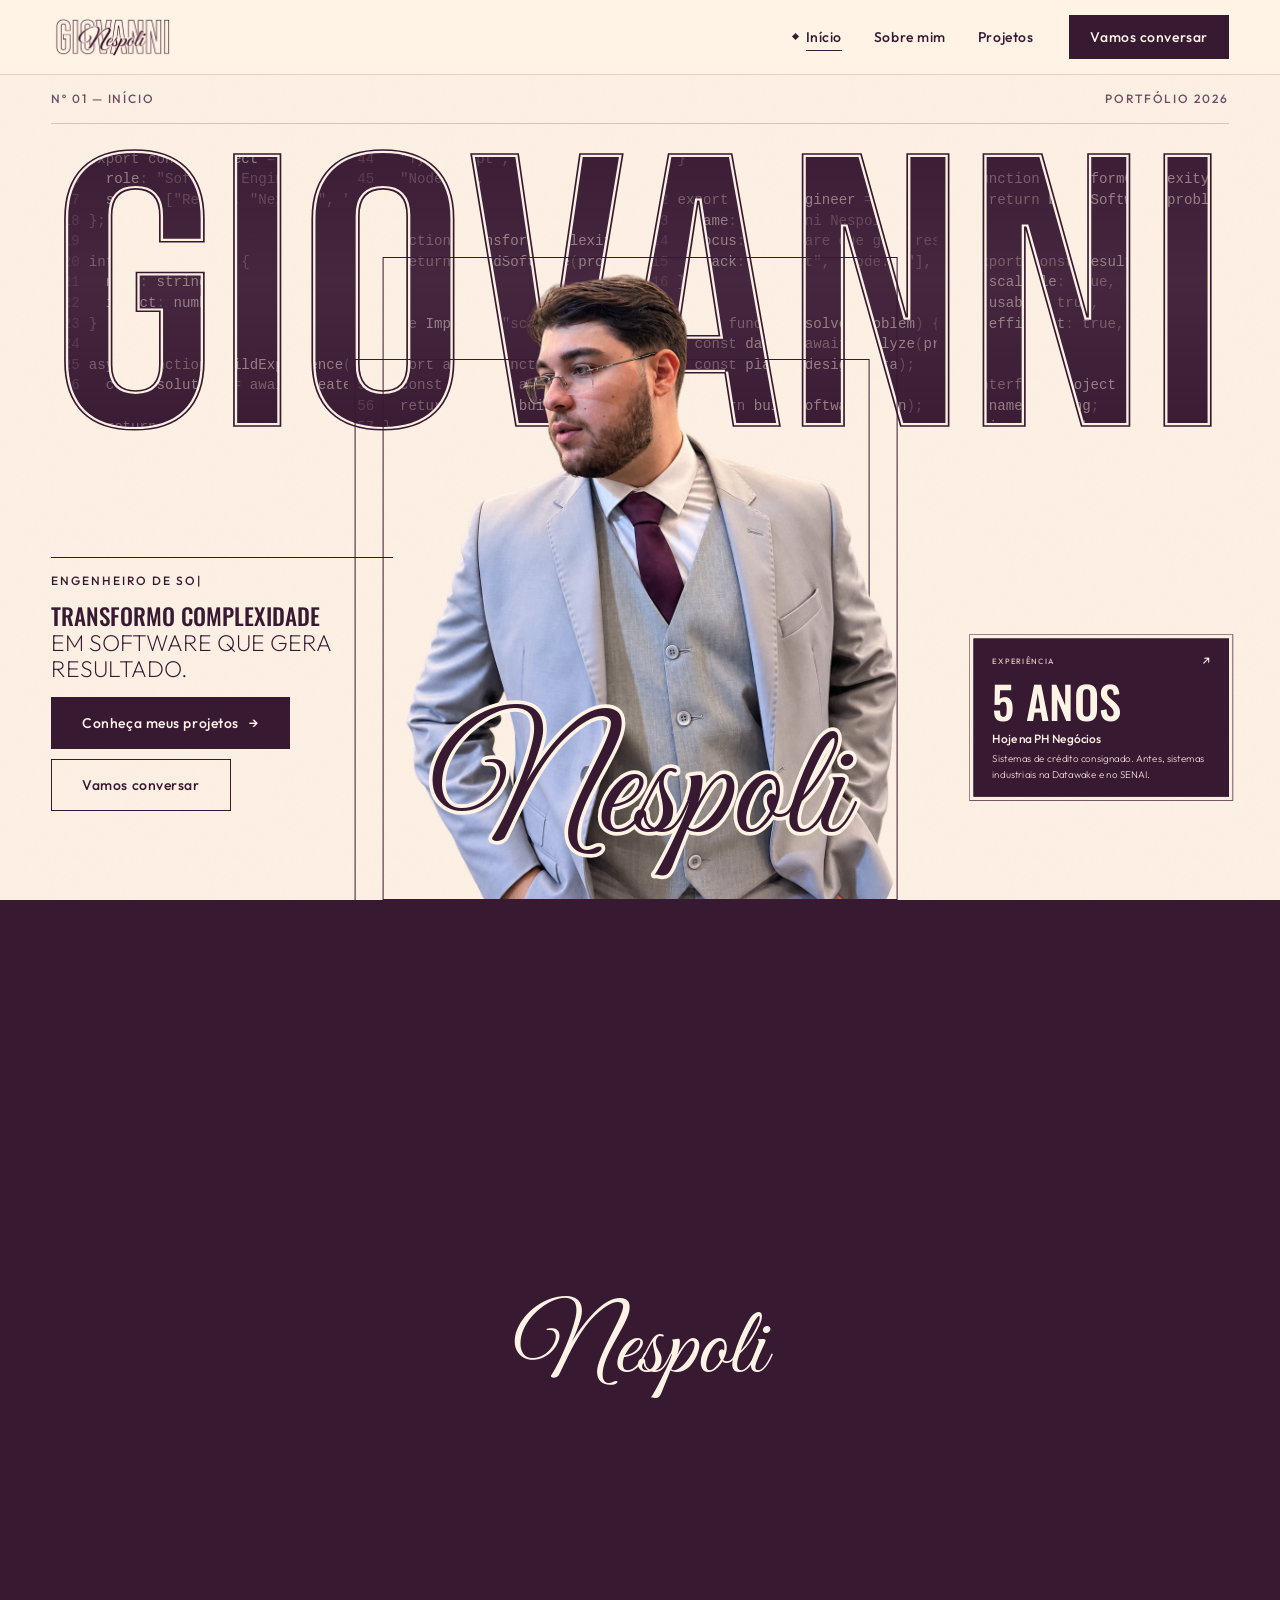
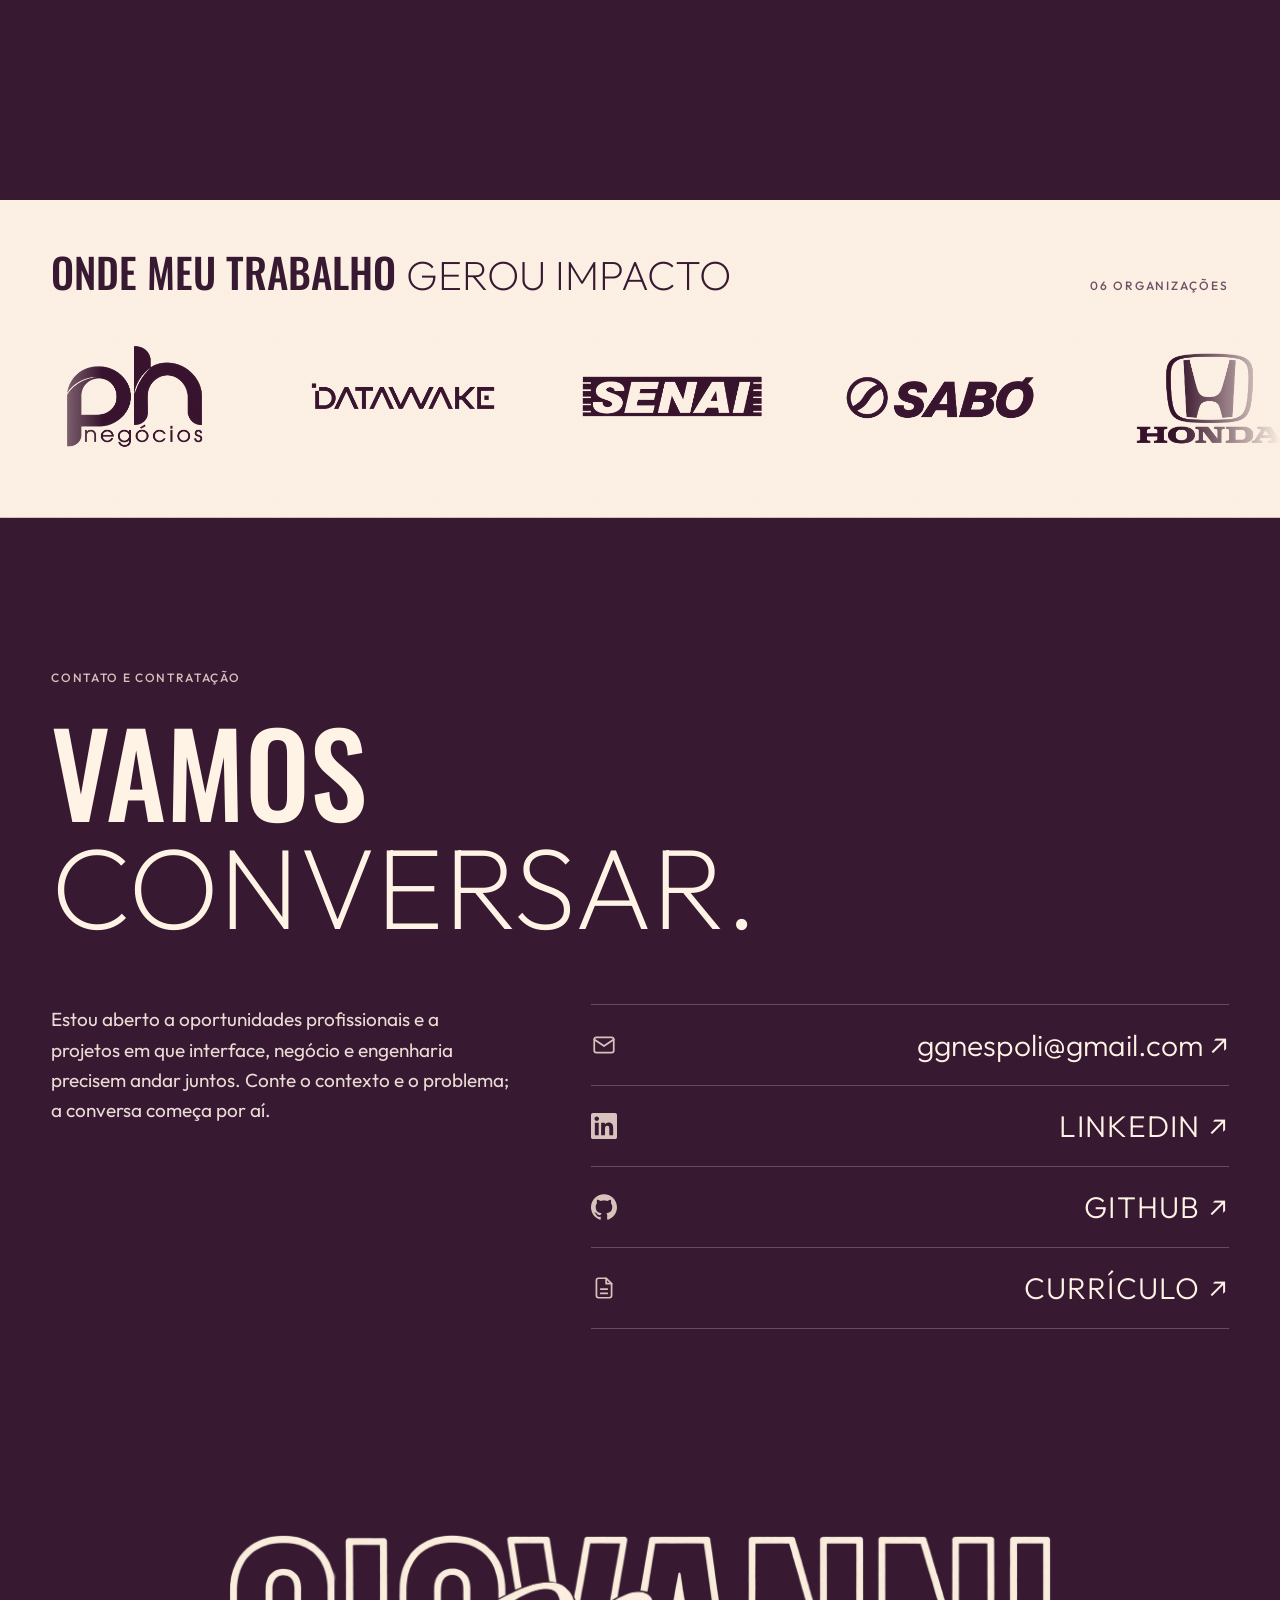
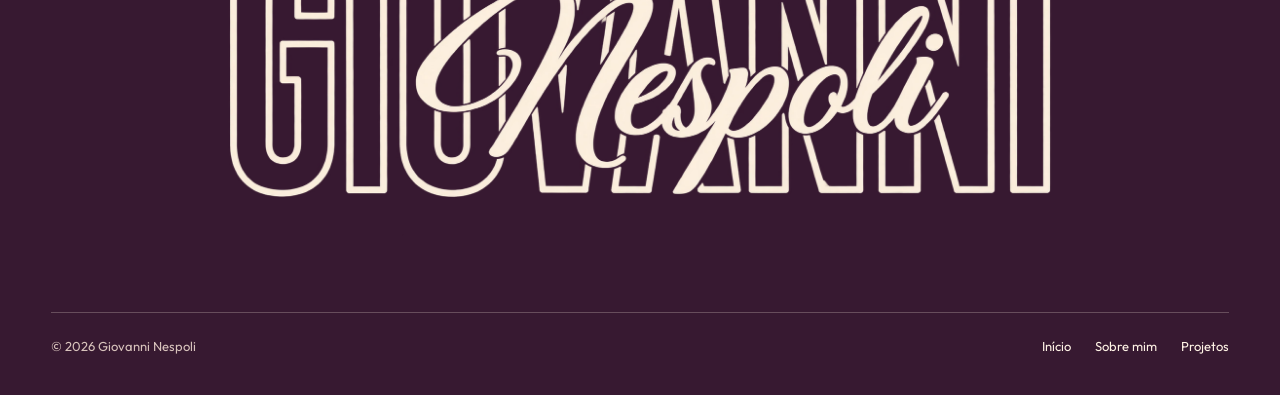
==== commit eb36dbbe: "Hero: textura de código dentro do GIOVANNI e card de stack com IA - GIOVANNI preenchido em plum com " ====
--- a/index.html
+++ b/index.html
@@ -6,11 +6,13 @@
 <title>Giovanni Nespoli — Engenheiro de software</title>
 <meta name="description" content="Giovanni Nespoli, engenheiro de software.">
 <link rel="preconnect" href="https://fonts.googleapis.com">
+<link rel="preconnect" href="https://fonts.gstatic.com" crossorigin>
 <script src="assets/js/theme.js?v=2"></script>
-<link rel="stylesheet" href="assets/css/tokens.css">
+<link rel="stylesheet" href="https://fonts.googleapis.com/css2?family=Bebas+Neue&family=Great+Vibes&family=Oswald:wght@300..700&family=Outfit:wght@200..600&display=swap">
+<link rel="stylesheet" href="assets/css/tokens.css?v=2">
 <link rel="stylesheet" href="assets/css/base.css">
-<link rel="stylesheet" href="assets/css/components.css?v=4">
-<link rel="stylesheet" href="assets/css/home.css?v=8">
+<link rel="stylesheet" href="assets/css/components.css?v=9">
+<link rel="stylesheet" href="assets/css/home.css?v=9">
 </head>
 <body data-page="inicio">
 <main id="conteudo">
@@ -23,7 +25,11 @@
         <div class="hero-bar"><span>Nº 01 — Início</span><span>Portfólio 2026</span></div>
         <h1 class="hero-title scene__title" id="s-title">
           <span class="sr-only">Giovanni Nespoli</span>
-          <svg id="s-title-svg" aria-hidden="true" viewBox="0 0 1000 290"><text class="t-giovanni" x="500" y="270" text-anchor="middle" textLength="1000" lengthAdjust="spacingAndGlyphs">GIOVANNI</text></svg>
+          <svg id="s-title-svg" aria-hidden="true" viewBox="0 0 1000 290">
+            <defs><mask id="gv-mask-s"><text class="t-giovanni-mask" x="500" y="270" text-anchor="middle" textLength="1000" lengthAdjust="spacingAndGlyphs">GIOVANNI</text></mask></defs>
+            <g mask="url(#gv-mask-s)"><rect class="t-code__fill" x="-10" y="-10" width="1020" height="310"/><image class="t-code" href="assets/img/code-texture.svg" x="0" y="-20" width="1000" height="330"/></g>
+            <text class="t-giovanni" x="500" y="270" text-anchor="middle" textLength="1000" lengthAdjust="spacingAndGlyphs">GIOVANNI</text>
+          </svg>
         </h1>
         <div class="scene__photo" id="s-photo">
           <div class="scene__photo-back" aria-hidden="true"></div>
@@ -56,7 +62,7 @@
           </div>
           <div class="scene__minis">
             <div class="scene__c2" id="s-c2"><a class="mini-card" href="sobre.html#exp-t"><small>Impacto<i class="card-arrow" aria-hidden="true">↗</i></small><strong>Eficiência</strong><span>Processos mais curtos e operação orientada a dados.</span></a></div>
-            <div class="scene__c3" id="s-c3"><a class="mini-card" href="sobre.html#comp-t"><small>Stack<i class="card-arrow" aria-hidden="true">↗</i></small><strong>TypeScript</strong><span>React, Next.js, Node.js e PostgreSQL.</span></a></div>
+            <div class="scene__c3" id="s-c3"><a class="mini-card" href="sobre.html#comp-t"><small>Stack<i class="card-arrow" aria-hidden="true">↗</i></small><strong>AI Agent</strong><span>MCP, RAG, Laravel, React e PostgreSQL.</span></a></div>
           </div>
         </div>
       </div></div>
@@ -67,7 +73,11 @@
   <section class="hero-flow" data-screen-label="Início — Hero">
     <div class="hero-bar" style="padding-bottom:16px"><span>Nº 01 — Início</span><span>Portfólio 2026</span></div>
     <div class="hero-title flow__title">
-      <svg aria-hidden="true" data-reveal="mask" viewBox="0 0 1000 290"><text class="t-giovanni" x="500" y="270" text-anchor="middle" textLength="1000" lengthAdjust="spacingAndGlyphs">GIOVANNI</text></svg>
+      <svg aria-hidden="true" data-reveal="mask" viewBox="0 0 1000 290">
+        <defs><mask id="gv-mask-f"><text class="t-giovanni-mask" x="500" y="270" text-anchor="middle" textLength="1000" lengthAdjust="spacingAndGlyphs">GIOVANNI</text></mask></defs>
+        <g mask="url(#gv-mask-f)"><rect class="t-code__fill" x="-10" y="-10" width="1020" height="310"/><image class="t-code" href="assets/img/code-texture.svg" x="0" y="-20" width="1000" height="330"/></g>
+        <text class="t-giovanni" x="500" y="270" text-anchor="middle" textLength="1000" lengthAdjust="spacingAndGlyphs">GIOVANNI</text>
+      </svg>
     </div>
     <div class="flow__photo">
       <div class="flow__photo-back" aria-hidden="true"></div>
@@ -92,7 +102,7 @@
         </a>
         <div class="flow__mini">
           <a class="mini-card" href="sobre.html#exp-t" data-reveal="up"><small>Impacto<i class="card-arrow" aria-hidden="true">↗</i></small><strong>Eficiência</strong><span>Processos mais curtos e operação orientada a dados.</span></a>
-          <a class="mini-card" href="sobre.html#comp-t" data-reveal="up" data-delay="80"><small>Stack<i class="card-arrow" aria-hidden="true">↗</i></small><strong>TypeScript</strong><span>React, Next.js, Node.js e PostgreSQL.</span></a>
+          <a class="mini-card" href="sobre.html#comp-t" data-reveal="up" data-delay="80"><small>Stack<i class="card-arrow" aria-hidden="true">↗</i></small><strong>AI Agent</strong><span>MCP, RAG, Laravel, React e PostgreSQL.</span></a>
         </div>
       </div>
     </div>
@@ -110,9 +120,9 @@
 </main>
 <footer id="contato" class="foot"></footer>
 
-<script src="assets/js/site.js?v=4"></script>
-<script src="assets/js/hero.js?v=3"></script>
+<script src="assets/js/site.js?v=9"></script>
+<script src="assets/js/hero.js?v=4"></script>
 <script src="assets/js/home.js?v=2"></script>
-<script src="assets/js/text-type.js"></script>
+<script src="assets/js/text-type.js?v=2"></script>
 </body>
 </html>
--- a/assets/css/tokens.css
+++ b/assets/css/tokens.css
@@ -1,5 +1,3 @@
-@import url("https://fonts.googleapis.com/css2?family=Bebas+Neue&family=Great+Vibes&family=Oswald:wght@300..700&family=Outfit:wght@200..600&display=swap");
-
 :root {
   --ink: #371931; --paper: #FFF3E5;
   --ink-rgb: 55,25,49; --paper-rgb: 255,243,229;
--- a/assets/css/components.css
+++ b/assets/css/components.css
@@ -39,6 +39,16 @@
 .curtain span { font: 400 clamp(48px, 8vw, 96px)/1 var(--f-script); color: var(--paper); }
 /* Cópia da cortina fechada, ativa desde o <head> (theme.js) para a página nova não piscar antes do site.js rodar */
 html.pf-curtain::after { content: 'Nespoli'; position: fixed; inset: 0; z-index: 150; background: var(--ink); pointer-events: none; display: flex; align-items: center; justify-content: center; font: 400 clamp(48px, 8vw, 96px)/1 var(--f-script); color: var(--paper); }
+/* Os links internos trocam só o <main> (navegação suave, site.js), sem trocar de documento. As regras abaixo
+   valem para quando há troca real de documento (falha na navegação suave): o navegador segura a página antiga até
+   a nova renderizar (troca seca; mix-blend-mode: normal evita que ele SOME as duas imagens por um quadro) e o
+   fundo do documento fica escuro, que é a cor usada para preencher o vão entre as páginas.
+   pf-leaving = página que sai (site.js), pf-curtain = página que entra (theme.js). */
+@view-transition { navigation: auto; }
+::view-transition-old(root), ::view-transition-new(root) { animation: none; mix-blend-mode: normal; }
+html.pf-leaving, html.pf-curtain { background-color: var(--ink); }
+/* Depois da navegação suave o foco vai para o título da página nova (leitores de tela); sem contorno visual */
+main:focus, main h1:focus { outline: none; }
 /* Texto digitado (text-type.js): cursor fixo enquanto digita, piscando quando para */
 .text-type__cursor { display: inline-block; animation: tt-blink .5s ease-in-out infinite alternate; }
 .is-typing .text-type__cursor { animation: none; }
@@ -75,4 +85,4 @@
 
 /* logos têm fundo branco: multiplica sobre o papel */
 .nav__logo img, .foot__logo img { mix-blend-mode: multiply; }
-.foot__logo img { filter: invert(1); mix-blend-mode: screen; }
+.foot__logo img { mix-blend-mode: normal; } /* logo-claro.webp já é creme sobre fundo transparente */
--- a/assets/css/home.css
+++ b/assets/css/home.css
@@ -2,7 +2,17 @@
 .hero-bar { display: flex; justify-content: space-between; font: 500 12px/1 var(--f-body); letter-spacing: .16em; text-transform: uppercase; color: var(--m1); border-bottom: 1px solid rgba(var(--ink-rgb), .2); }
 .hero-title { line-height: 0; font-weight: 400; }
 .hero-title svg { width: 100%; height: auto; display: block; overflow: visible; }
-.t-giovanni { font-family: var(--f-bebas); font-size: 330px; fill: none; stroke: var(--ink); stroke-width: 1.3; }
+.t-giovanni, .t-giovanni-mask { font-family: var(--f-bebas); font-size: 330px; }
+.t-giovanni { fill: none; stroke: var(--ink); stroke-width: 1.3; }
+/* GIOVANNI com código dentro: a própria palavra é a máscara, recuada pelo traço preto (deixa um fio creme
+   entre o contorno e o preenchimento). A textura (assets/img/code-texture.svg) fica mais esparsa e discreta em telas menores. */
+.t-giovanni-mask { fill: #fff; stroke: #000; stroke-width: 5; }
+.t-code__fill { fill: var(--ink); }
+.t-code { opacity: .62; transform-box: view-box; transform-origin: 50% 50%; }
+@media (max-width: 1099px) { .t-code { opacity: .45; scale: 1.25; } }
+@media (max-width: 599px) { .t-code { opacity: .22; scale: 1.6; } }
+@media (prefers-reduced-motion: no-preference) { .t-code { animation: code-drift 24s ease-in-out infinite alternate; } }
+@keyframes code-drift { from { translate: 0 -4px; } to { translate: 0 4px; } }
 .t-nespoli { font-family: var(--f-script); font-size: 235px; fill: var(--ink); stroke: var(--paper); stroke-width: 11; paint-order: stroke; stroke-linejoin: round; }
 .lead-kicker { font: 500 12px/1.5 var(--f-body); letter-spacing: .16em; text-transform: uppercase; border-top: 1px solid var(--ink); padding-top: 14px; }
 .lead-title { font: 500 clamp(22px, 1.8vw, 27px)/1.1 var(--f-display); text-transform: uppercase; }
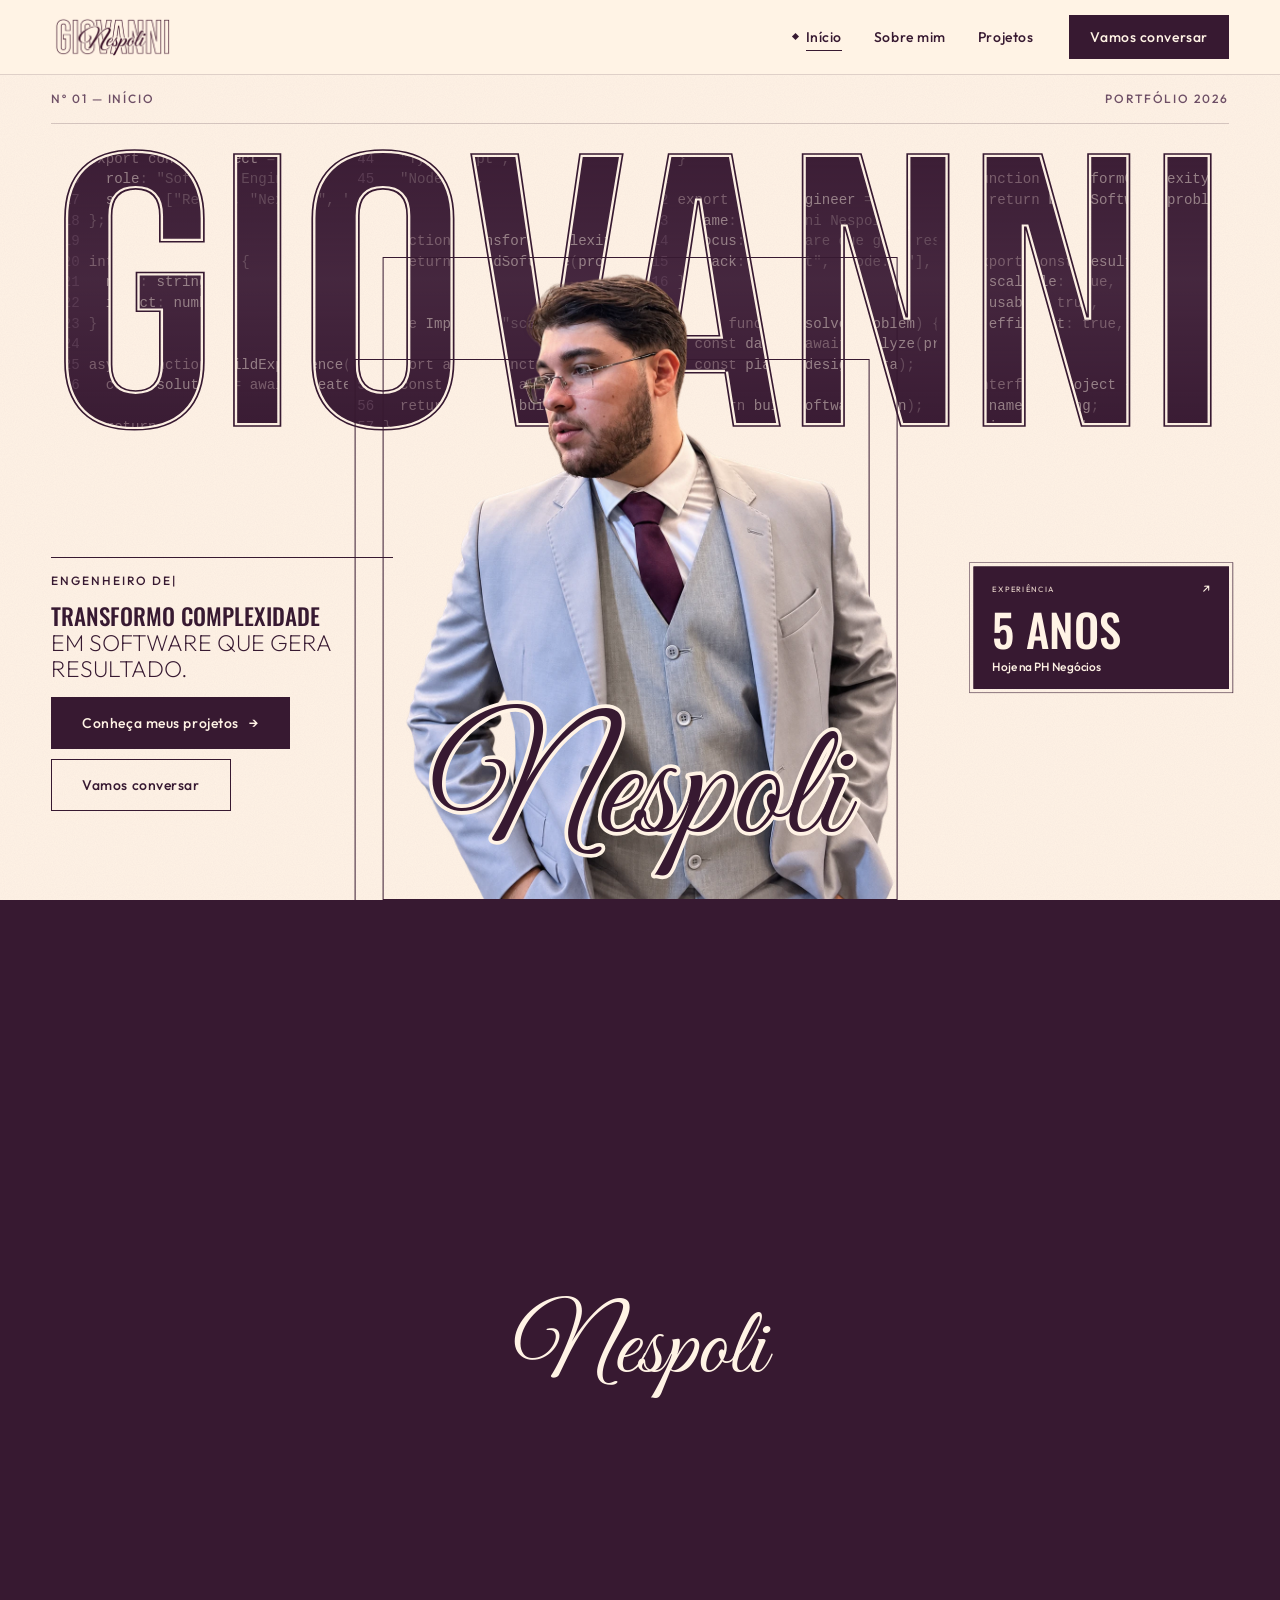
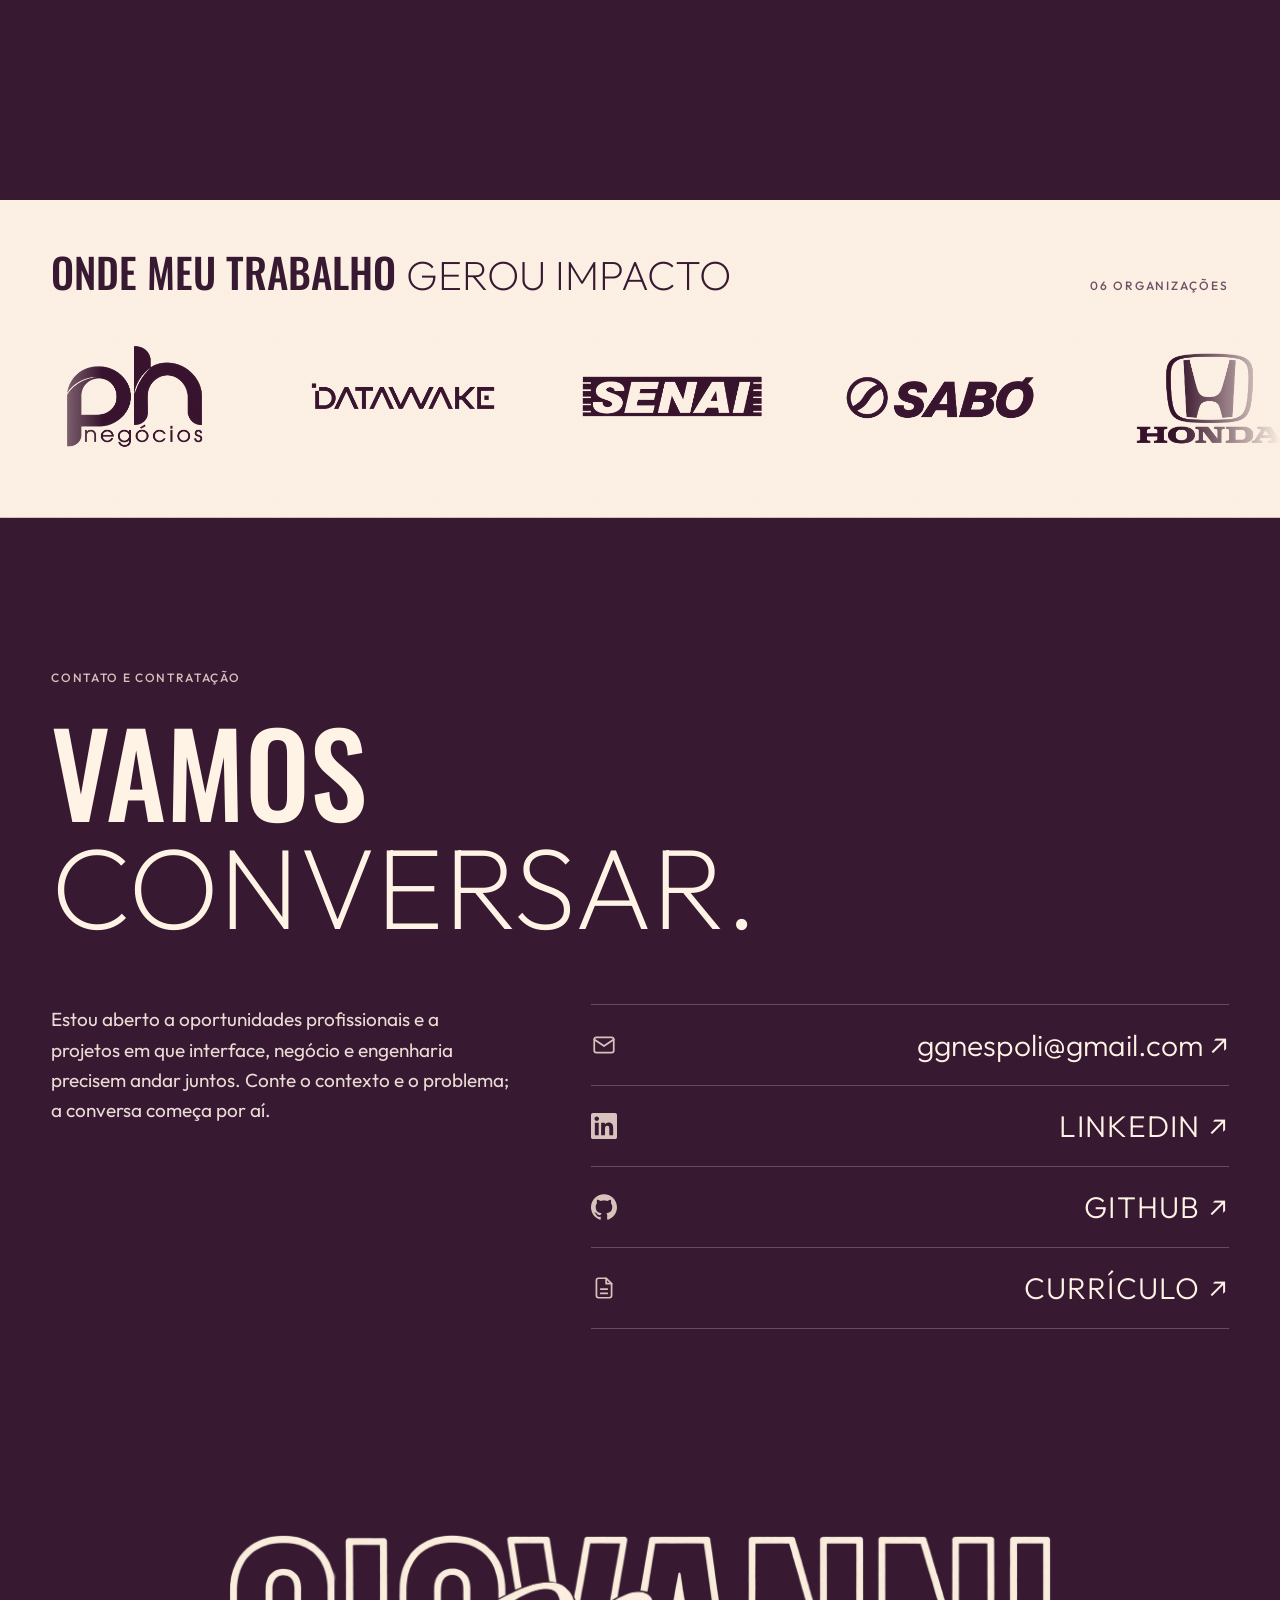
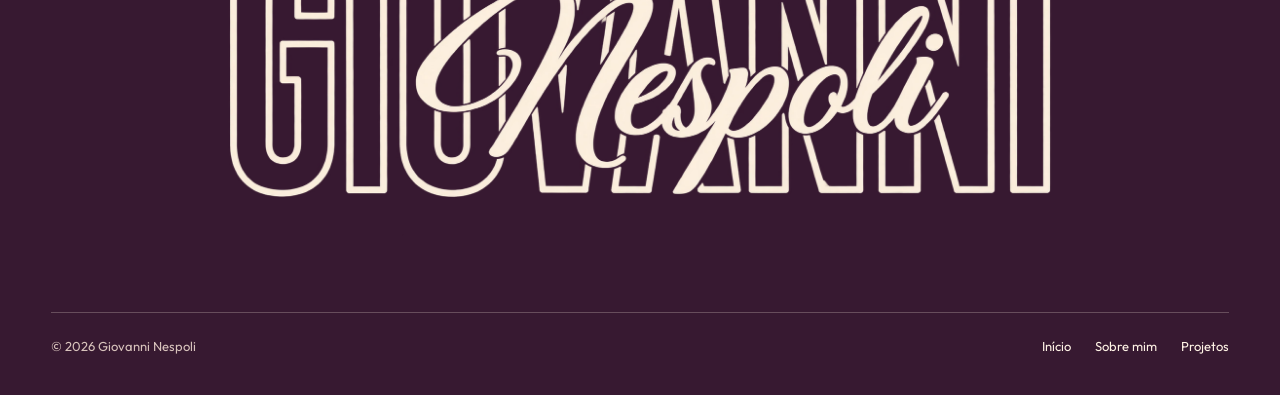
==== commit 948481fd: "Hero: card de experiência enxuto e grade 2×2 de atalhos - Tira a descrição do card escuro "5 anos", " ====
--- a/index.html
+++ b/index.html
@@ -12,7 +12,7 @@
 <link rel="stylesheet" href="assets/css/tokens.css?v=2">
 <link rel="stylesheet" href="assets/css/base.css">
 <link rel="stylesheet" href="assets/css/components.css?v=9">
-<link rel="stylesheet" href="assets/css/home.css?v=9">
+<link rel="stylesheet" href="assets/css/home.css?v=10">
 </head>
 <body data-page="inicio">
 <main id="conteudo">
@@ -57,12 +57,13 @@
               <span class="hl-card__top"><span>Experiência</span><i class="card-arrow" aria-hidden="true">↗</i></span>
               <span class="hl-card__big">5 anos</span>
               <span class="hl-card__t">Hoje na PH Negócios</span>
-              <span class="hl-card__d">Sistemas de crédito consignado. Antes, sistemas industriais na Datawake e no SENAI.</span>
             </a>
           </div>
           <div class="scene__minis">
-            <div class="scene__c2" id="s-c2"><a class="mini-card" href="sobre.html#exp-t"><small>Impacto<i class="card-arrow" aria-hidden="true">↗</i></small><strong>Eficiência</strong><span>Processos mais curtos e operação orientada a dados.</span></a></div>
-            <div class="scene__c3" id="s-c3"><a class="mini-card" href="sobre.html#comp-t"><small>Stack<i class="card-arrow" aria-hidden="true">↗</i></small><strong>AI Agent</strong><span>MCP, RAG, Laravel, React e PostgreSQL.</span></a></div>
+            <div class="scene__c2" id="s-c2"><a class="mini-card" href="projetos.html"><small>Projetos<i class="card-arrow" aria-hidden="true">↗</i></small><strong>Eficiência</strong><span>Casos de sucesso.</span></a></div>
+            <div class="scene__c3" id="s-c3"><a class="mini-card" href="sobre.html#exp-t"><small>Trajetória<i class="card-arrow" aria-hidden="true">↗</i></small><strong>3 empresas</strong><span>Jornada no mercado de trabalho.</span></a></div>
+            <div class="scene__c4" id="s-c4"><a class="mini-card" href="sobre.html#comp-t"><small>Stack<i class="card-arrow" aria-hidden="true">↗</i></small><strong>AI Agent</strong><span>MCP, RAG, Laravel, React e PostgreSQL.</span></a></div>
+            <div class="scene__c5" id="s-c5"><a class="mini-card" href="sobre.html#form-t"><small>Estudos<i class="card-arrow" aria-hidden="true">↗</i></small><strong>AWS</strong><span>Histórico e estudos atuais.</span></a></div>
           </div>
         </div>
       </div></div>
@@ -98,11 +99,12 @@
           <span class="hl-card__top"><span>Experiência</span><i class="card-arrow" aria-hidden="true">↗</i></span>
           <span class="hl-card__big">5 anos</span>
           <span class="hl-card__t">Hoje na PH Negócios</span>
-          <span class="hl-card__d">Sistemas de crédito consignado. Antes, sistemas industriais na Datawake e no SENAI.</span>
         </a>
         <div class="flow__mini">
-          <a class="mini-card" href="sobre.html#exp-t" data-reveal="up"><small>Impacto<i class="card-arrow" aria-hidden="true">↗</i></small><strong>Eficiência</strong><span>Processos mais curtos e operação orientada a dados.</span></a>
-          <a class="mini-card" href="sobre.html#comp-t" data-reveal="up" data-delay="80"><small>Stack<i class="card-arrow" aria-hidden="true">↗</i></small><strong>AI Agent</strong><span>MCP, RAG, Laravel, React e PostgreSQL.</span></a>
+          <a class="mini-card" href="projetos.html" data-reveal="up"><small>Projetos<i class="card-arrow" aria-hidden="true">↗</i></small><strong>Eficiência</strong><span>Casos de sucesso.</span></a>
+          <a class="mini-card" href="sobre.html#exp-t" data-reveal="up" data-delay="80"><small>Trajetória<i class="card-arrow" aria-hidden="true">↗</i></small><strong>3 empresas</strong><span>Jornada no mercado de trabalho.</span></a>
+          <a class="mini-card" href="sobre.html#comp-t" data-reveal="up" data-delay="160"><small>Stack<i class="card-arrow" aria-hidden="true">↗</i></small><strong>AI Agent</strong><span>MCP, RAG, Laravel, React e PostgreSQL.</span></a>
+          <a class="mini-card" href="sobre.html#form-t" data-reveal="up" data-delay="240"><small>Estudos<i class="card-arrow" aria-hidden="true">↗</i></small><strong>AWS</strong><span>Histórico e estudos atuais.</span></a>
         </div>
       </div>
     </div>
@@ -121,7 +123,7 @@
 <footer id="contato" class="foot"></footer>
 
 <script src="assets/js/site.js?v=9"></script>
-<script src="assets/js/hero.js?v=4"></script>
+<script src="assets/js/hero.js?v=5"></script>
 <script src="assets/js/home.js?v=2"></script>
 <script src="assets/js/text-type.js?v=2"></script>
 </body>
--- a/assets/css/home.css
+++ b/assets/css/home.css
@@ -24,7 +24,6 @@
 .hl-card__top { display: flex; justify-content: space-between; align-items: center; font: 500 11px/1 var(--f-body); letter-spacing: .16em; text-transform: uppercase; color: var(--m1i); }
 .hl-card__big { display: block; margin-top: 18px; font: 500 clamp(48px, 5vw, 76px)/.95 var(--f-display); text-transform: uppercase; }
 .hl-card__t { display: block; margin-top: 12px; font: 500 17px/1.3 var(--f-body); }
-.hl-card__d { display: block; margin-top: 8px; font: 300 14px/1.55 var(--f-body); color: var(--m2i); }
 .mini-card { display: block; background: var(--paper); color: var(--ink); text-decoration: none; padding: 16px 18px; border: 1px solid var(--ink); transition: scale .3s var(--ease); }
 .mini-card:hover { scale: 1.035; }
 .mini-card small { display: flex; justify-content: space-between; align-items: center; margin-bottom: 10px; font: 500 11px/1 var(--f-body); letter-spacing: .16em; text-transform: uppercase; color: var(--m1); }
@@ -60,10 +59,11 @@
 .scene__col { position: absolute; left: 36%; bottom: calc(6% + 40px); width: 31%; display: flex; flex-direction: column; gap: clamp(28px, 5vh, 56px); z-index: 5; }
 .scene__c1 { transform-origin: 0 0; }
 .scene__c1 .hl-card { outline: 1px solid var(--ink); outline-offset: 5px; }
-.scene__minis { display: grid; grid-template-columns: 1fr 1fr; gap: 12px; }
+.scene__minis { display: grid; grid-template-columns: 1fr 1fr; grid-auto-rows: 1fr; gap: 12px; }
 .scene__minis .mini-card { height: 100%; }
-.scene__c2, .scene__c3 { opacity: 0; visibility: hidden; }
-@media (max-height: 820px) { .scene__c1 .hl-card__d { display: none; } }
+.scene__c2, .scene__c3, .scene__c4, .scene__c5 { opacity: 0; visibility: hidden; }
+/* telas baixas: com descrição, a grade 2×2 empurra o card escuro até a barra do hero; ficam rótulo e título */
+@media (max-height: 760px) { .scene__minis .mini-card span { display: none; } }
 
 /* ---------- Hero: fluxo (mobile / reduced motion) ---------- */
 .flow__title { margin-top: 24px; position: relative; z-index: 1; }
@@ -78,7 +78,8 @@
 .flow__lead .lead-text { font-size: 16px; line-height: 1.6; }
 .flow__cards { flex: 1 1 300px; display: flex; flex-direction: column; gap: 12px; max-width: 480px; }
 .flow__cards .hl-card { padding: 24px; }
-.flow__mini { display: grid; grid-template-columns: repeat(auto-fit, minmax(min(100%, 180px), 1fr)); grid-auto-rows: 1fr; gap: 12px; }
+.flow__mini { display: grid; grid-template-columns: repeat(2, minmax(0, 1fr)); grid-auto-rows: 1fr; gap: 12px; }
+@media (max-width: 351px) { .flow__mini { grid-template-columns: 1fr; } }
 
 /* ---------- Empresas ---------- */
 .emp { border-top: 1px solid rgba(var(--ink-rgb), .2); border-bottom: 1px solid rgba(var(--ink-rgb), .2); padding: clamp(40px, 5vw, 72px) 0; }
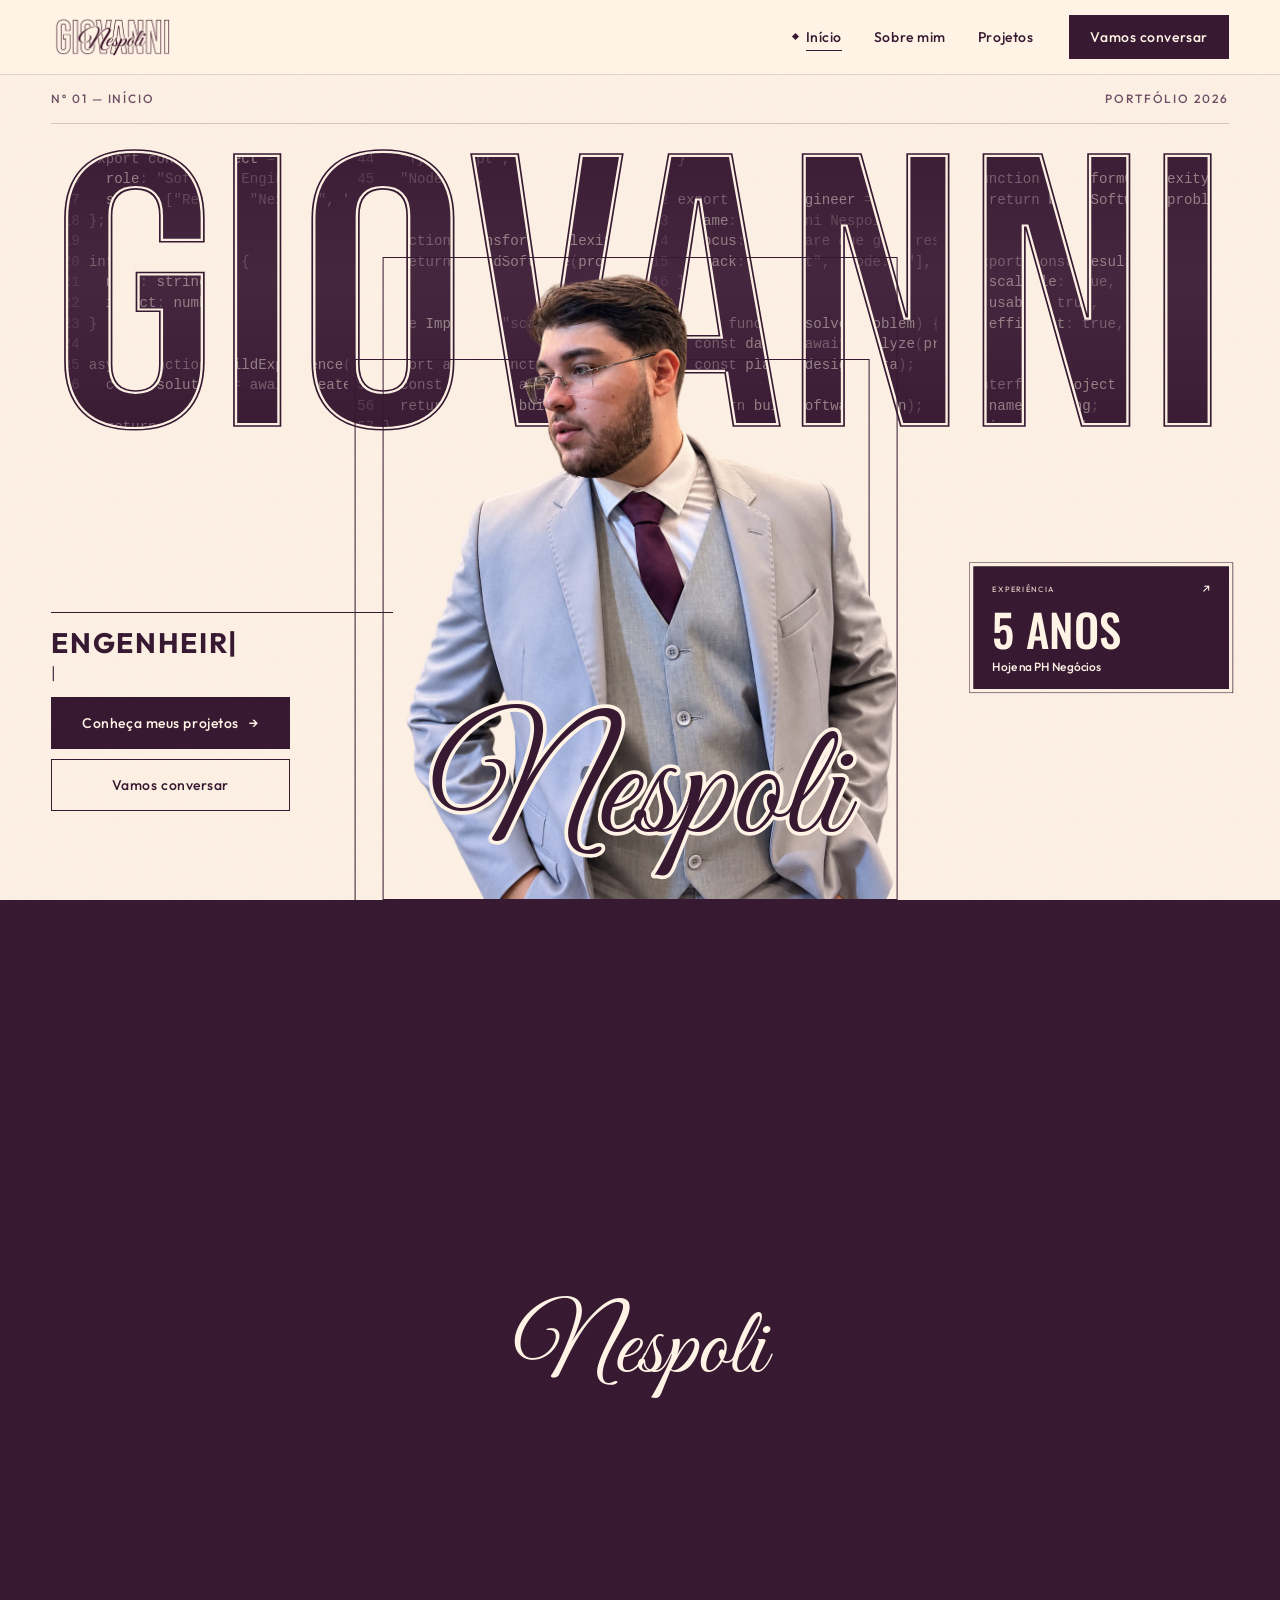
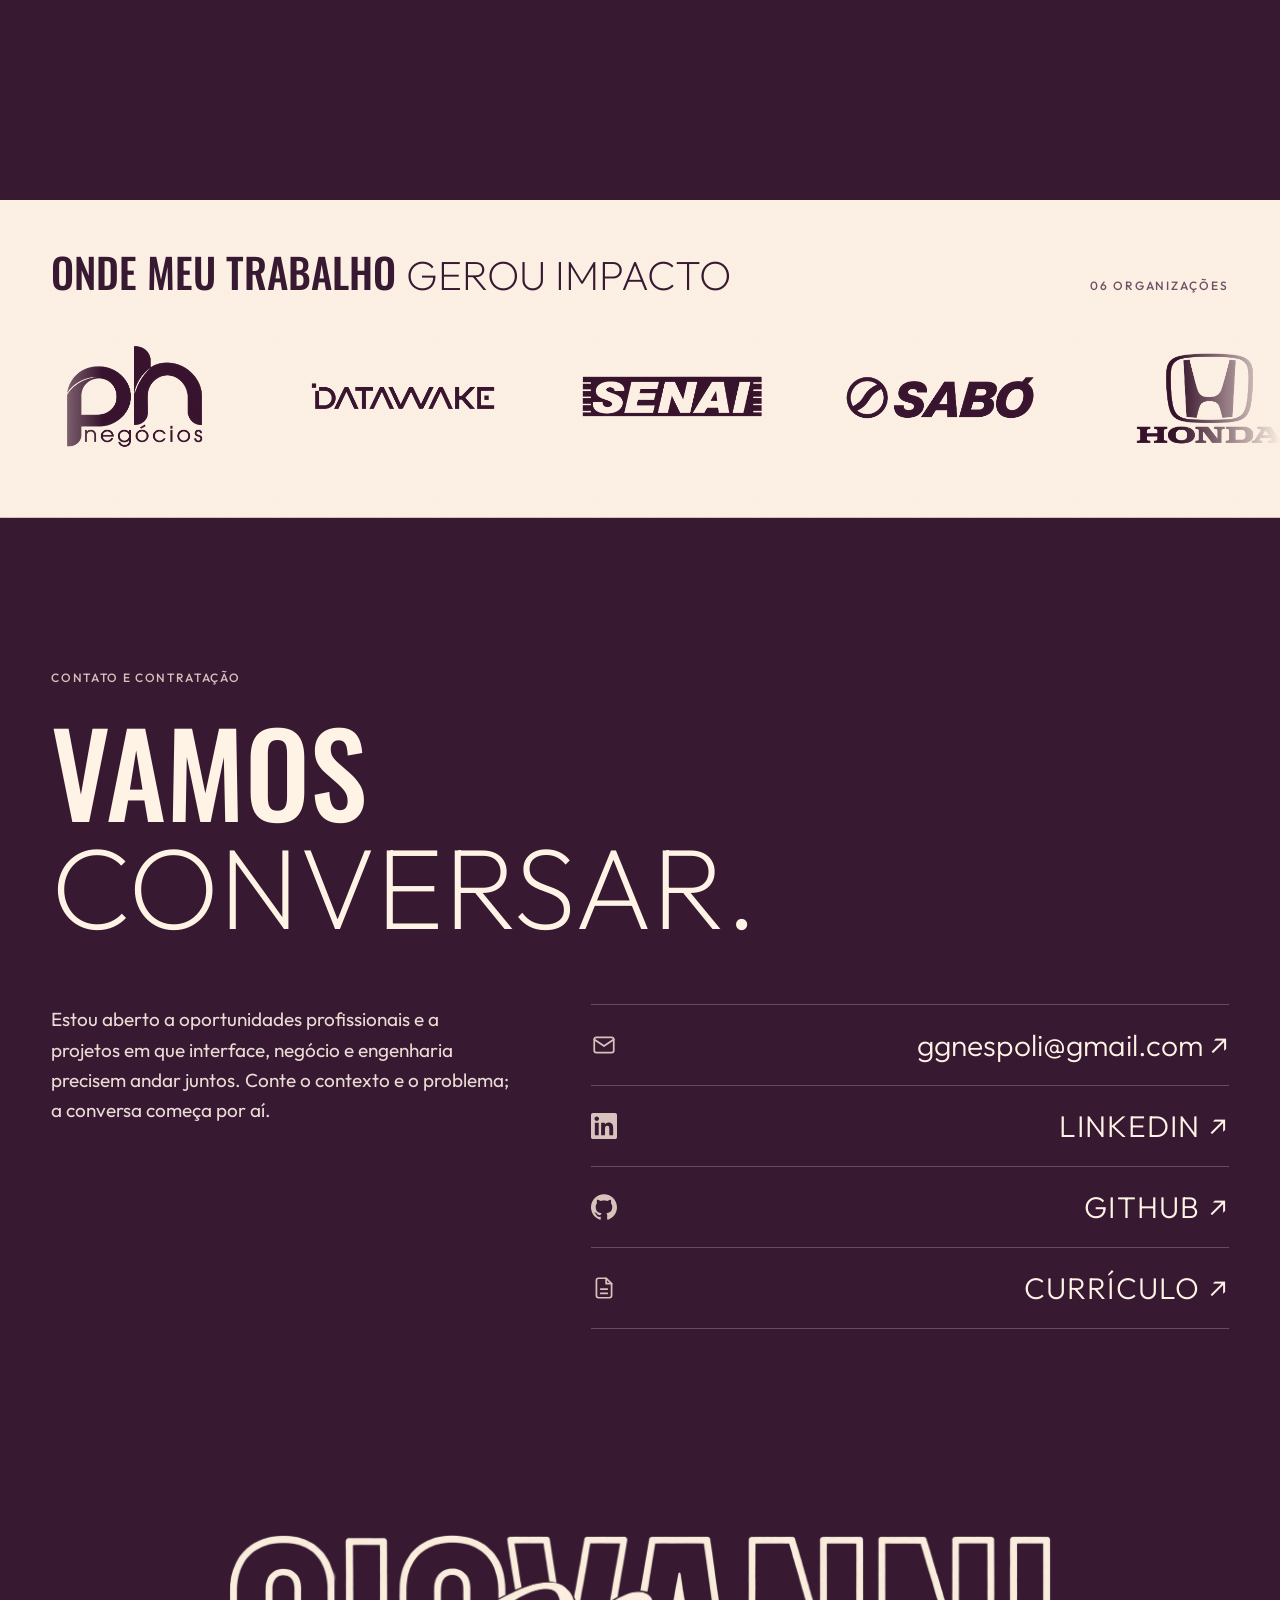
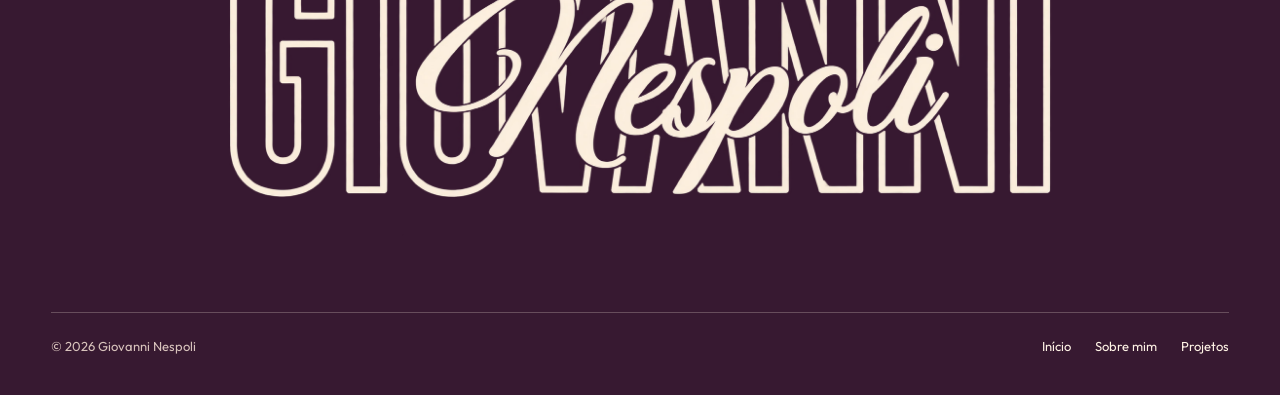
==== commit 29eef73b: "Hero: "Engenheiro de software" em destaque e CTAs com a mesma largura - Remove a frase "Transformo c" ====
--- a/index.html
+++ b/index.html
@@ -8,7 +8,7 @@
 <link rel="preconnect" href="https://fonts.googleapis.com">
 <link rel="preconnect" href="https://fonts.gstatic.com" crossorigin>
 <script src="assets/js/theme.js?v=2"></script>
-<link rel="stylesheet" href="https://fonts.googleapis.com/css2?family=Bebas+Neue&family=Great+Vibes&family=Oswald:wght@300..700&family=Outfit:wght@200..600&display=swap">
+<link rel="stylesheet" href="https://fonts.googleapis.com/css2?family=Bebas+Neue&family=Great+Vibes&family=Oswald:wght@300..700&family=Outfit:wght@200..700&display=swap">
 <link rel="stylesheet" href="assets/css/tokens.css?v=2">
 <link rel="stylesheet" href="assets/css/base.css">
 <link rel="stylesheet" href="assets/css/components.css?v=9">
@@ -41,11 +41,10 @@
           <svg id="s-sig-svg" viewBox="0 0 700 250"><text class="t-nespoli" x="350" y="185" text-anchor="middle">Nespoli</text></svg>
         </div>
         <div class="scene__lead">
-          <p class="lead-kicker" data-reveal="up" data-delay="1000" data-text-type data-tt-delay="1150">Engenheiro de software</p>
-          <p class="lead-title">
-            <span class="line-mask"><span data-reveal="line" data-delay="1080">Transformo complexidade</span></span>
-            <span class="line-mask"><span class="light" data-reveal="line" data-delay="1160">em software que gera resultado.</span></span>
-          </p>
+          <div class="lead-kicker" data-reveal="up" data-delay="1000">
+            <p class="lead-kicker__main" data-text-type data-tt-delay="1150">Engenheiro</p>
+            <p class="lead-kicker__sub" data-text-type data-tt-delay="1800">de software</p>
+          </div>
           <div class="ctas" data-reveal="up" data-delay="1260">
             <a class="btn btn--solid" href="projetos.html">Conheça meus projetos <span aria-hidden="true">→</span></a>
             <a class="btn btn--line" href="#contato">Vamos conversar</a>
@@ -87,8 +86,10 @@
     </div>
     <div class="flow__cols">
       <div class="flow__lead">
-        <p class="lead-kicker" data-reveal="up" data-text-type data-tt-delay="250">Engenheiro de software</p>
-        <p class="lead-title" data-reveal="up">Transformo complexidade <span class="light">em software que gera resultado.</span></p>
+        <div class="lead-kicker" data-reveal="up">
+          <p class="lead-kicker__main" data-text-type data-tt-delay="250">Engenheiro</p>
+          <p class="lead-kicker__sub" data-text-type data-tt-delay="900">de software</p>
+        </div>
         <div class="ctas" data-reveal="up">
           <a class="btn btn--solid" href="projetos.html">Conheça meus projetos <span aria-hidden="true">→</span></a>
           <a class="btn btn--line" href="#contato">Vamos conversar</a>
--- a/assets/css/home.css
+++ b/assets/css/home.css
@@ -14,10 +14,12 @@
 @media (prefers-reduced-motion: no-preference) { .t-code { animation: code-drift 24s ease-in-out infinite alternate; } }
 @keyframes code-drift { from { translate: 0 -4px; } to { translate: 0 4px; } }
 .t-nespoli { font-family: var(--f-script); font-size: 235px; fill: var(--ink); stroke: var(--paper); stroke-width: 11; paint-order: stroke; stroke-linejoin: round; }
-.lead-kicker { font: 500 12px/1.5 var(--f-body); letter-spacing: .16em; text-transform: uppercase; border-top: 1px solid var(--ink); padding-top: 14px; }
-.lead-title { font: 500 clamp(22px, 1.8vw, 27px)/1.1 var(--f-display); text-transform: uppercase; }
+.lead-kicker { font: 700 clamp(24px, 2.2vw, 32px)/1.15 var(--f-body); letter-spacing: .06em; text-transform: uppercase; border-top: 1px solid var(--ink); padding-top: 14px; }
+.lead-kicker__sub { font-size: .6em; font-weight: 300; letter-spacing: .16em; margin-top: 4px; }
+.lead-kicker__main:not(.is-typing) .text-type__cursor { visibility: hidden; }
 .lead-text { font: 400 14px/1.55 var(--f-body); color: var(--m2); text-wrap: pretty; }
-.ctas { display: flex; flex-wrap: wrap; gap: 10px; }
+.ctas { display: grid; grid-template-columns: max-content; gap: 10px; }
+.ctas .btn { justify-content: center; }
 /* hover dos cards: cresce 3,5% como as imagens da galeria; usa `scale` (e não transform) para não brigar com o reveal */
 .hl-card { display: block; background: var(--ink); color: var(--paper); text-decoration: none; padding: 22px 26px 20px; border: 1px solid var(--ink); transition: scale .3s var(--ease); }
 .hl-card:hover { color: var(--paper); scale: 1.035; }
@@ -55,7 +57,6 @@
 .scene__sig { position: absolute; left: 50%; bottom: 3%; width: 40%; transform: translateX(-50%); transform-origin: 50% 100%; z-index: 4; pointer-events: none; }
 .scene__sig svg { width: 100%; height: auto; display: block; overflow: visible; }
 .scene__lead { position: absolute; left: 0; bottom: calc(6% + 40px); width: min(29%, 380px); display: flex; flex-direction: column; gap: 14px; z-index: 5; }
-.scene__lead .lead-title span.light { display: block; }
 .scene__col { position: absolute; left: 36%; bottom: calc(6% + 40px); width: 31%; display: flex; flex-direction: column; gap: clamp(28px, 5vh, 56px); z-index: 5; }
 .scene__c1 { transform-origin: 0 0; }
 .scene__c1 .hl-card { outline: 1px solid var(--ink); outline-offset: 5px; }
@@ -74,7 +75,7 @@
 .flow__sig svg { width: 100%; height: auto; display: block; overflow: visible; }
 .flow__cols { display: flex; flex-wrap: wrap; gap: 40px 64px; margin-top: 64px; align-items: flex-start; }
 .flow__lead { flex: 1 1 340px; display: flex; flex-direction: column; gap: 18px; max-width: 560px; }
-.flow__lead .lead-title { font-size: clamp(28px, 6vw, 40px); line-height: 1.08; }
+.flow__lead .lead-kicker { font-size: clamp(26px, 6vw, 40px); }
 .flow__lead .lead-text { font-size: 16px; line-height: 1.6; }
 .flow__cards { flex: 1 1 300px; display: flex; flex-direction: column; gap: 12px; max-width: 480px; }
 .flow__cards .hl-card { padding: 24px; }
@@ -87,7 +88,6 @@
 .emp h2 { font: 500 clamp(28px, 3.2vw, 44px)/1.05 var(--f-display); text-transform: uppercase; }
 .mqw { overflow: hidden; margin-top: clamp(24px, 3vw, 40px); -webkit-mask-image: linear-gradient(90deg, transparent, #000 8%, #000 92%, transparent); mask-image: linear-gradient(90deg, transparent, #000 8%, #000 92%, transparent); }
 .mq { display: flex; width: max-content; align-items: center; animation: mq 38s linear infinite; }
-.mqw:hover .mq, .mqw:focus-within .mq { animation-play-state: paused; }
 .mq__item { flex: none; width: clamp(180px, 18vw, 260px); aspect-ratio: 2/1; margin: 0 clamp(8px, 1.5vw, 24px); display: flex; align-items: center; justify-content: center; }
 .mq__item img { width: 100%; height: 100%; object-fit: contain; mix-blend-mode: multiply; }
 /* modo escuro (desativado): :root[data-theme="dark"] .mq__item img { mix-blend-mode: screen; filter: grayscale(1) invert(1); } */
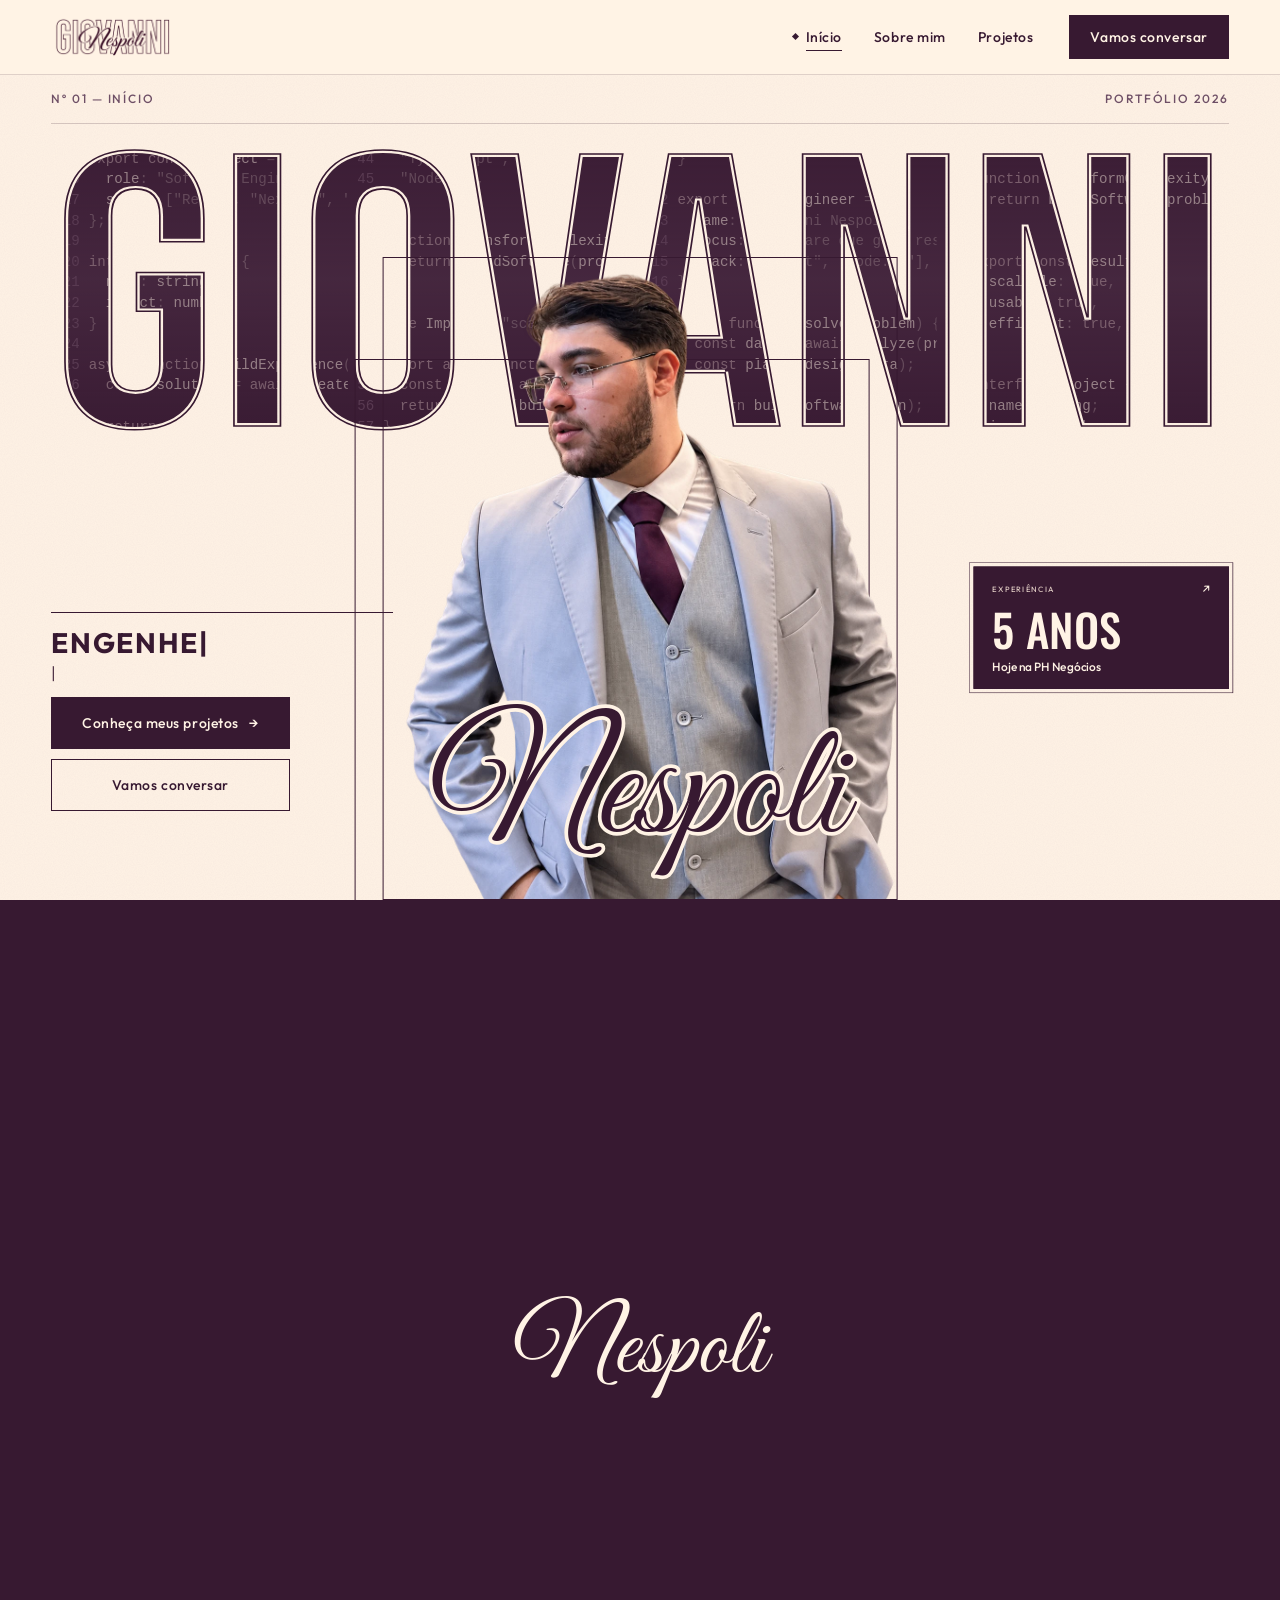
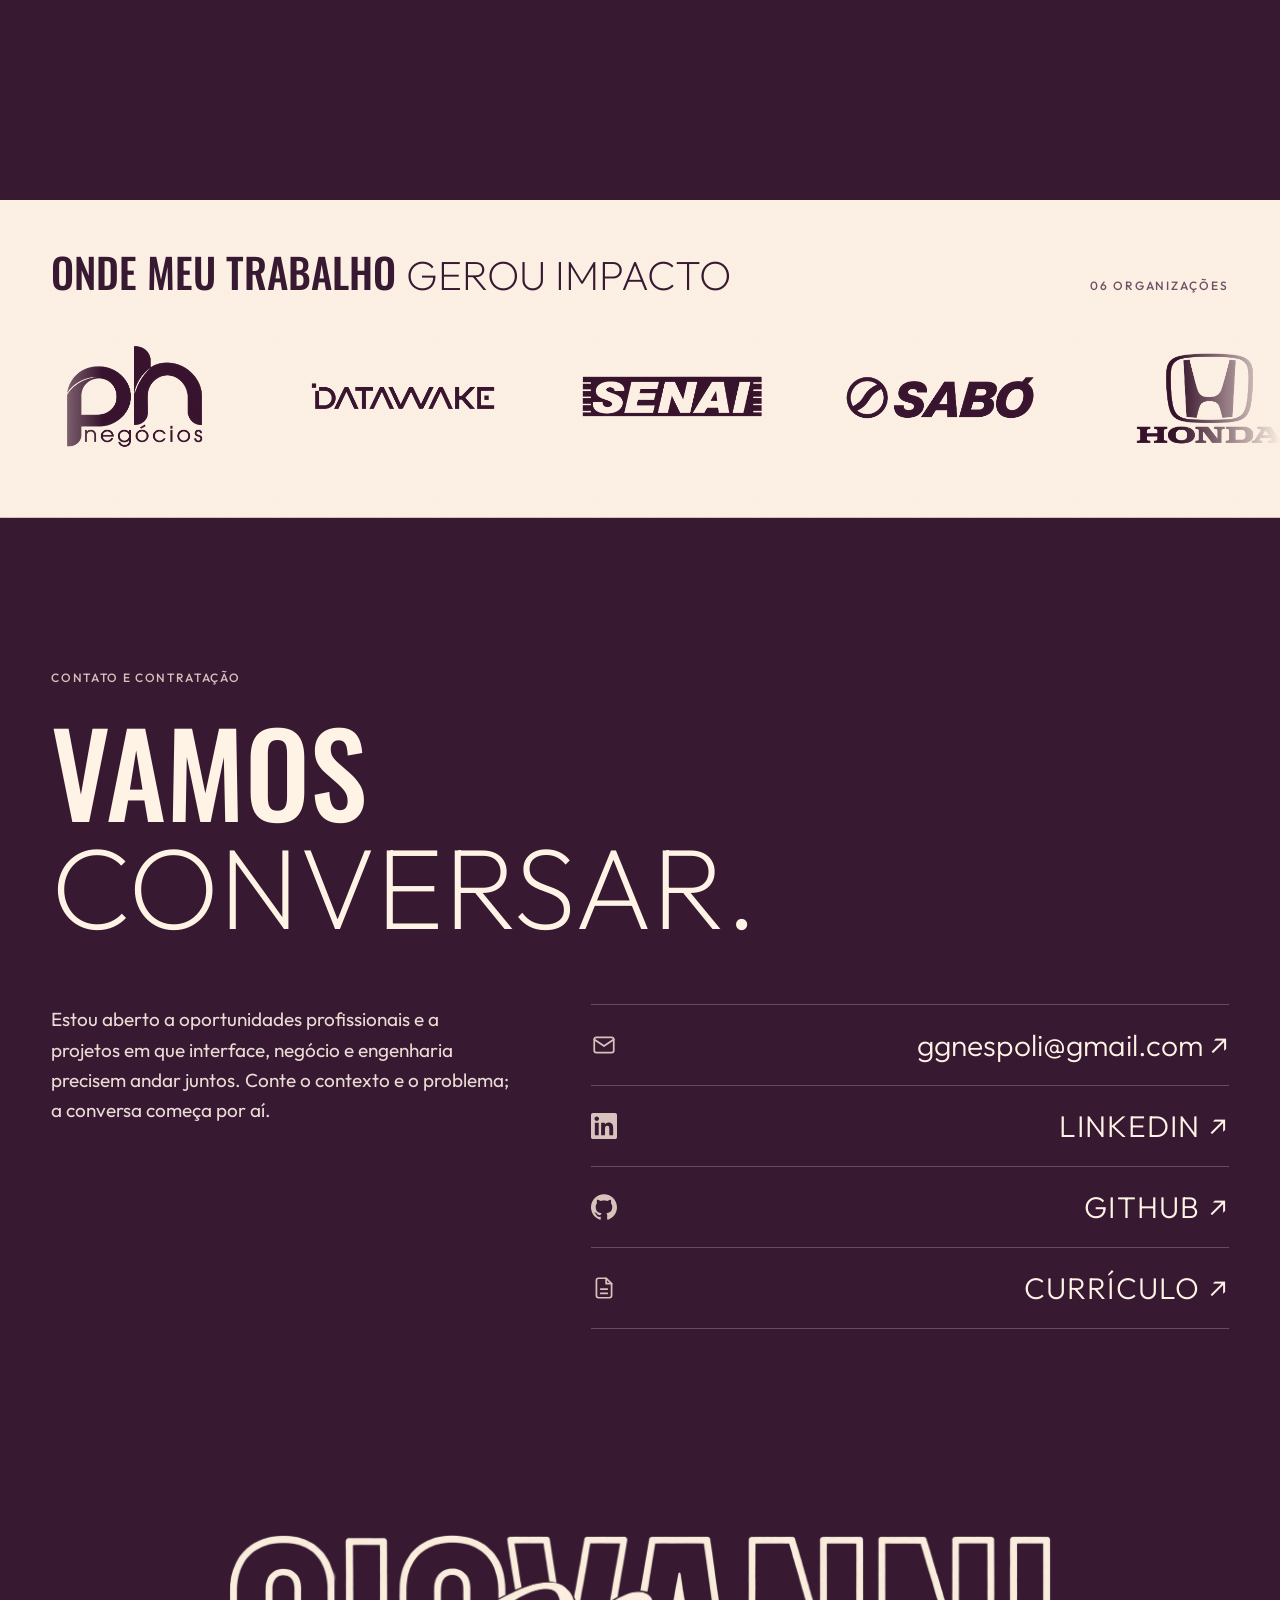
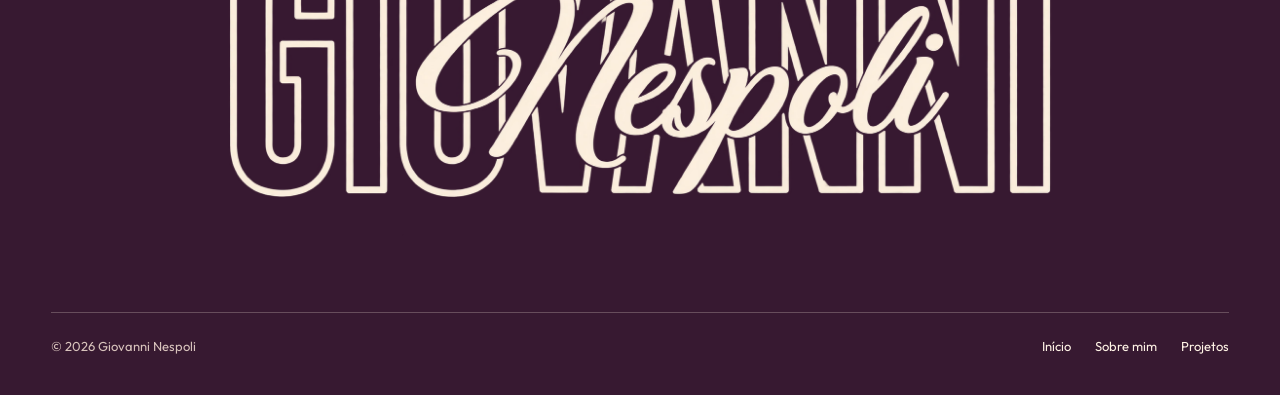
==== commit c99fa8ba: "Layout: títulos e textos cabem em telas pequenas; destaques mais curtos nos projetos - Palavras long" ====
--- a/index.html
+++ b/index.html
@@ -9,9 +9,9 @@
 <link rel="preconnect" href="https://fonts.gstatic.com" crossorigin>
 <script src="assets/js/theme.js?v=2"></script>
 <link rel="stylesheet" href="https://fonts.googleapis.com/css2?family=Bebas+Neue&family=Great+Vibes&family=Oswald:wght@300..700&family=Outfit:wght@200..700&display=swap">
-<link rel="stylesheet" href="assets/css/tokens.css?v=2">
-<link rel="stylesheet" href="assets/css/base.css">
-<link rel="stylesheet" href="assets/css/components.css?v=9">
+<link rel="stylesheet" href="assets/css/tokens.css?v=3">
+<link rel="stylesheet" href="assets/css/base.css?v=2">
+<link rel="stylesheet" href="assets/css/components.css?v=11">
 <link rel="stylesheet" href="assets/css/home.css?v=10">
 </head>
 <body data-page="inicio">
@@ -123,7 +123,7 @@
 </main>
 <footer id="contato" class="foot"></footer>
 
-<script src="assets/js/site.js?v=9"></script>
+<script src="assets/js/site.js?v=11"></script>
 <script src="assets/js/hero.js?v=5"></script>
 <script src="assets/js/home.js?v=2"></script>
 <script src="assets/js/text-type.js?v=2"></script>
--- a/assets/css/tokens.css
+++ b/assets/css/tokens.css
@@ -1,7 +1,7 @@
 :root {
   --ink: #371931; --paper: #FFF3E5;
   --ink-rgb: 55,25,49; --paper-rgb: 255,243,229;
-  --m1: #6E4F66; --m2: #5A3D53; --m1i: #D8C3BC; --m2i: #EADBD3; --tile: #EFE0D0;
+  --m1: #6E4F66; --m2: #5A3D53; --m1i: #D8C3BC; --m2i: #EADBD3; --tile: #EFE0D0; --tape: #F2C230;
   --ease: cubic-bezier(.22,.61,.36,1); --ease-io: cubic-bezier(.76,0,.24,1);
   --gutter: clamp(20px, 4vw, 56px); --max: 1440px; --nav-h: 75px;
   --f-body: 'Outfit', sans-serif; --f-display: 'Oswald', sans-serif;
--- a/assets/css/base.css
+++ b/assets/css/base.css
@@ -7,6 +7,8 @@
   transition: background-color .3s, color .3s;
 }
 h1, h2, h3, p, ul { margin: 0; padding: 0; }
+/* palavra que não cabe na linha quebra em vez de vazar a caixa ou ser cortada (títulos grandes, termos técnicos) */
+h1, h2, h3, p, li, dd { overflow-wrap: break-word; }
 ul { list-style: none; }
 a { color: var(--ink); }
 img { max-width: 100%; }
--- a/assets/css/components.css
+++ b/assets/css/components.css
@@ -61,11 +61,37 @@
 .img-slot img { width: 100%; height: 100%; object-fit: cover; display: block; }
 .img-slot.is-empty { display: flex; align-items: center; justify-content: center; text-align: center; padding: 20px; border: 1px dashed rgba(var(--ink-rgb), .45); color: var(--m1); font: 400 13px/1.4 var(--f-body); background: rgba(var(--ink-rgb), .04); }
 
+/* ---------- Faixa de bloqueio (PF.tape em site.js) ----------
+   Amarela com bordas listradas no ink; o texto corre devagar. Larga o bastante (left/right negativos) para
+   cruzar a caixa inclinada sem mostrar as pontas; a caixa-mãe corta com overflow: hidden. */
+.tape { --edge: clamp(5px, .55vw, 8px); position: absolute; left: -25%; right: -25%; top: 50%; z-index: 2; pointer-events: none; overflow: hidden;
+  padding: calc(var(--edge) + 6px) 0; color: var(--ink); box-shadow: 0 10px 24px rgba(var(--ink-rgb), .3);
+  background:
+    repeating-linear-gradient(-45deg, var(--ink) 0 8px, var(--tape) 8px 16px) top / 100% var(--edge) no-repeat,
+    repeating-linear-gradient(-45deg, var(--ink) 0 8px, var(--tape) 8px 16px) bottom / 100% var(--edge) no-repeat,
+    var(--tape); }
+.tape__track { display: flex; width: max-content; align-items: center; animation: tape-run 40s linear infinite; }
+.tape__track span { font: 400 clamp(18px, 1.7vw, 26px)/1 var(--f-bebas); letter-spacing: .14em; white-space: nowrap; }
+.tape__track i { font: 400 clamp(12px, 1vw, 15px)/1 var(--f-body); font-style: normal; margin: 0 clamp(14px, 1.6vw, 24px); }
+.tape--a { transform: translateY(-50%) rotate(-7deg); }
+.tape--b { transform: translateY(-50%) rotate(7deg); }
+.tape--b .tape__track { animation-direction: reverse; }
+.tape--low { top: auto; bottom: 14%; transform: rotate(-3deg); }
+.tape--flat { position: relative; left: 0; right: 0; top: 0; box-shadow: none; }
+@keyframes tape-run { to { transform: translateX(-50%); } }
+@media (prefers-reduced-motion: reduce) { .tape__track { animation: none; } }
+/* Painel no lugar da imagem de um projeto confidencial: textura de código (a mesma do GIOVANNI) + duas faixas em X */
+.lock { position: absolute; inset: 0; overflow: hidden; background: var(--ink); }
+.lock::before { content: ""; position: absolute; inset: -10%; background: url(../img/code-texture.svg) center / cover no-repeat; opacity: .5; }
+.lock .tape--a { top: 42%; }
+.lock .tape--b { top: 60%; }
+
 /* ---------- Footer / Contato ---------- */
 .foot { background: var(--ink); color: var(--paper); position: relative; overflow: hidden; }
-.foot__in { max-width: var(--max); margin: 0 auto; padding: clamp(80px, 12vw, 160px) var(--gutter) 40px; }
+.foot__in { max-width: var(--max); margin: 0 auto; padding: clamp(80px, 12vw, 160px) var(--gutter) 40px; container-type: inline-size; }
 .foot .eyebrow { color: var(--m1i); letter-spacing: .14em; margin-bottom: 32px; display: block; }
 .foot h2 { font: 500 clamp(52px, 9vw, 148px)/.95 var(--f-display); text-transform: uppercase; }
+.foot h2 { font-size: min(clamp(52px, 9vw, 148px), 15.5cqi); }   /* "CONVERSAR." mede 6,15 em: cabe até em 320px */
 .foot__cols { display: flex; flex-wrap: wrap; gap: 48px 80px; margin-top: 56px; align-items: flex-start; }
 .foot__txt { flex: 1 1 320px; max-width: 460px; font: 400 19px/1.6 var(--f-body); color: var(--m2i); text-wrap: pretty; }
 .foot__list { flex: 1 1 420px; border-top: 1px solid rgba(var(--paper-rgb), .24); }
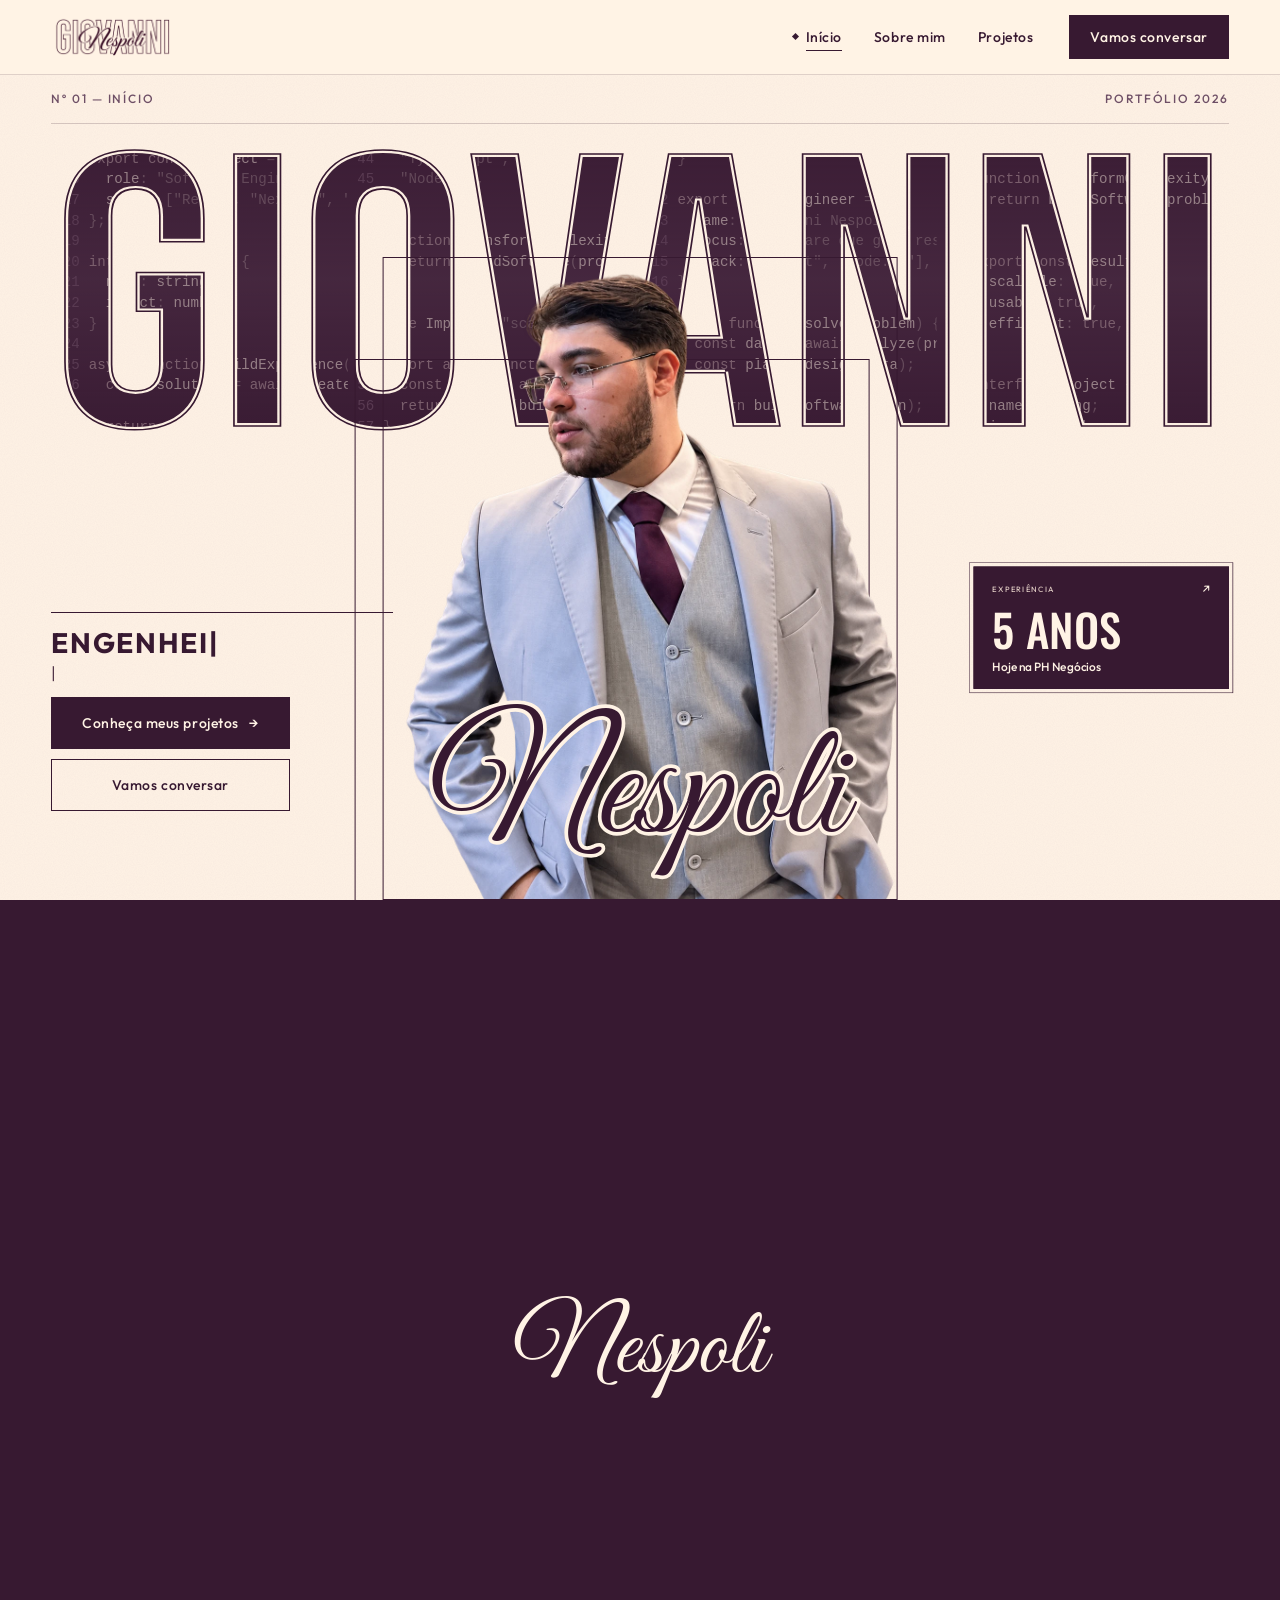
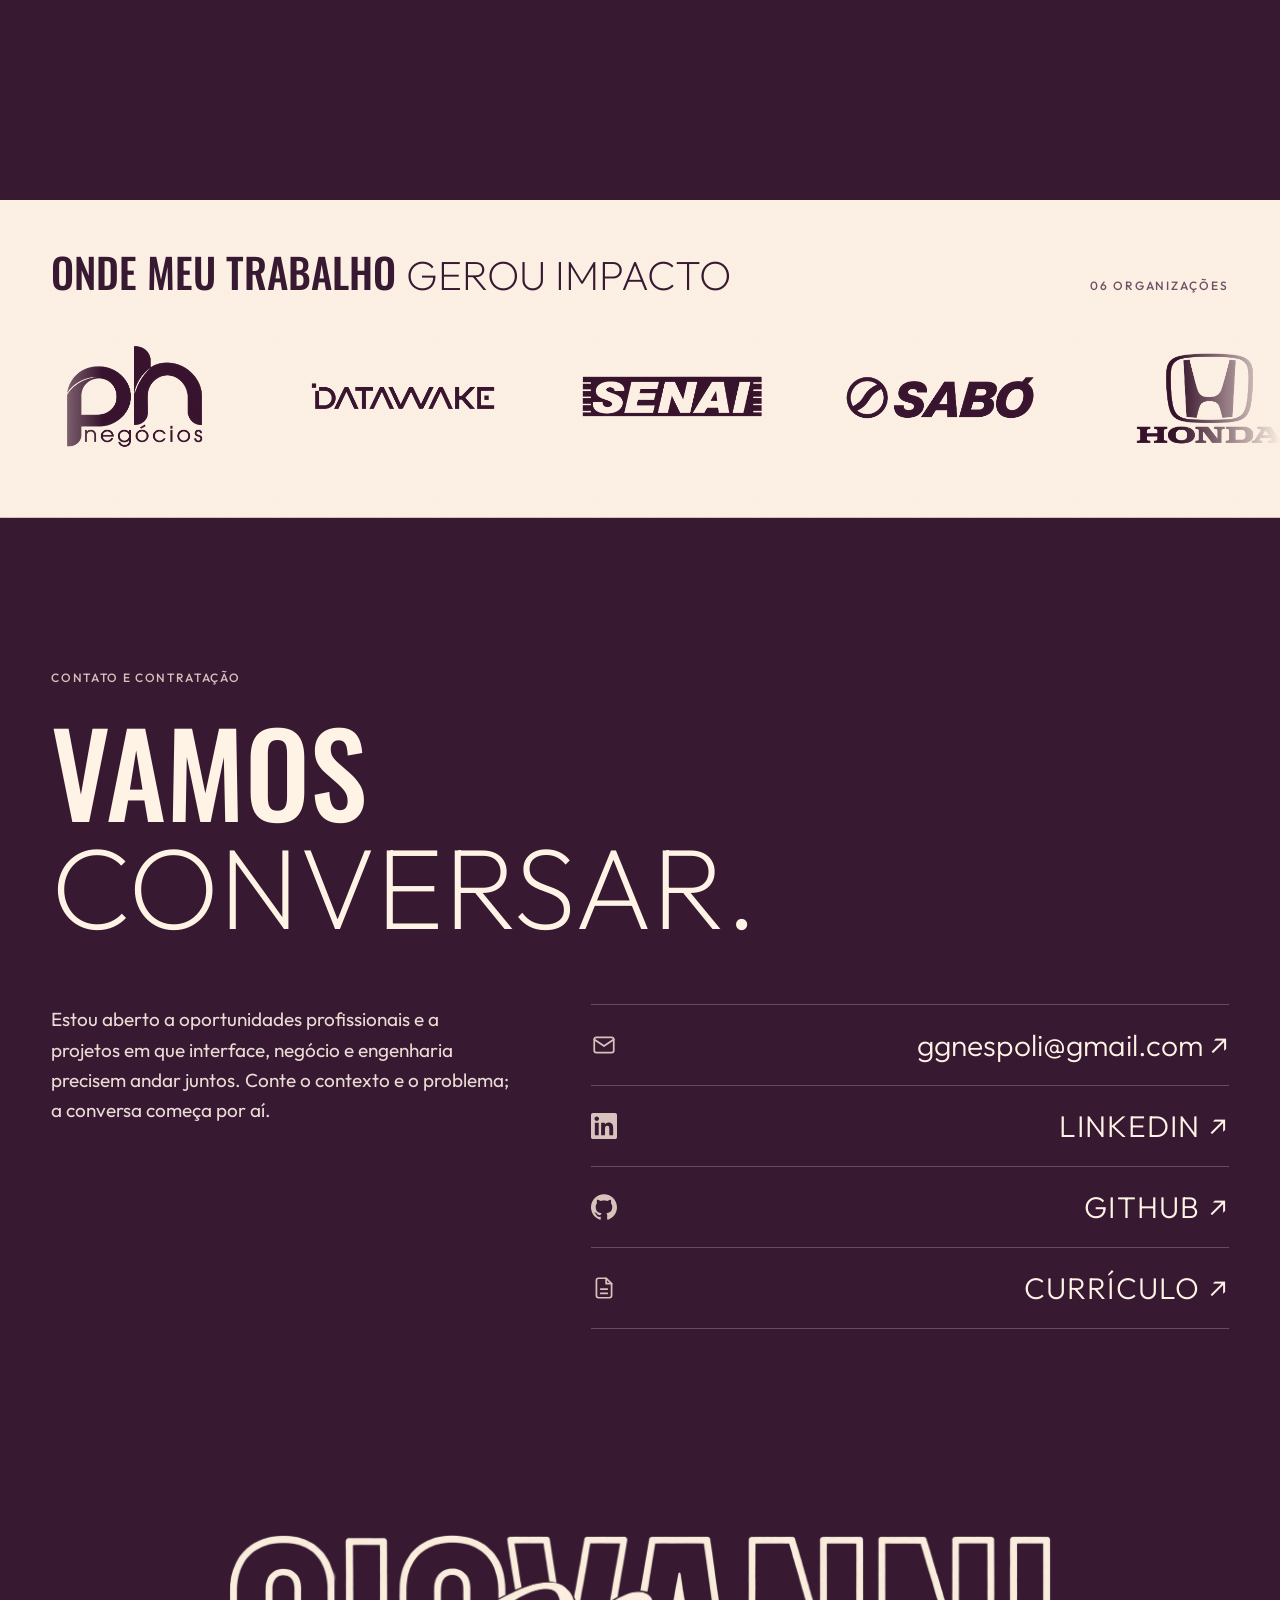
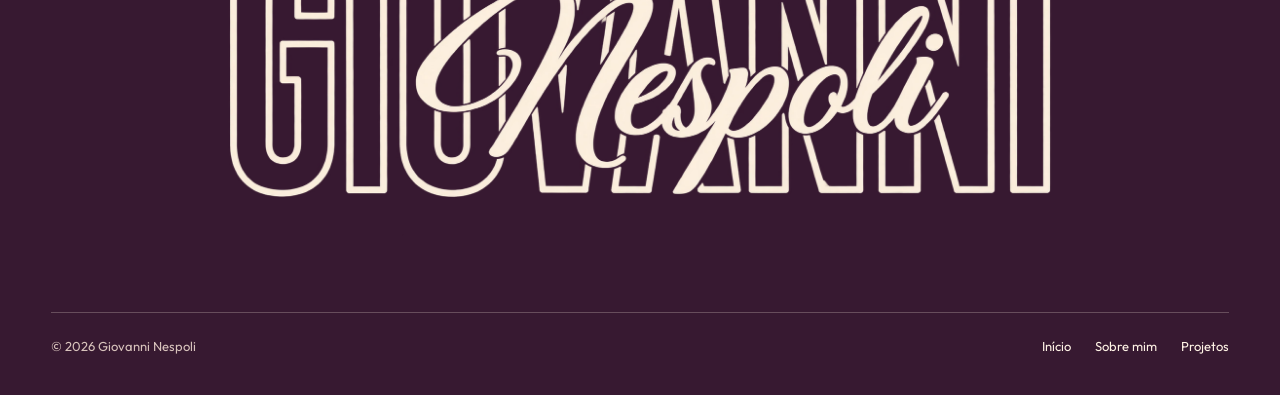
==== commit fd414da7: "Setas ↗ como texto no celular e sem aviso de links nos estudos de caso - A seta diagonal ↗ leva o se" ====
--- a/index.html
+++ b/index.html
@@ -10,9 +10,9 @@
 <script src="assets/js/theme.js?v=2"></script>
 <link rel="stylesheet" href="https://fonts.googleapis.com/css2?family=Bebas+Neue&family=Great+Vibes&family=Oswald:wght@300..700&family=Outfit:wght@200..700&display=swap">
 <link rel="stylesheet" href="assets/css/tokens.css?v=3">
-<link rel="stylesheet" href="assets/css/base.css?v=2">
+<link rel="stylesheet" href="assets/css/base.css?v=3">
 <link rel="stylesheet" href="assets/css/components.css?v=11">
-<link rel="stylesheet" href="assets/css/home.css?v=10">
+<link rel="stylesheet" href="assets/css/home.css?v=11">
 </head>
 <body data-page="inicio">
 <main id="conteudo">
@@ -53,16 +53,16 @@
         <div class="scene__col" id="s-col">
           <div class="scene__c1" id="s-c1">
             <a class="hl-card" href="sobre.html" data-reveal="up" data-delay="1450">
-              <span class="hl-card__top"><span>Experiência</span><i class="card-arrow" aria-hidden="true">↗</i></span>
+              <span class="hl-card__top"><span>Experiência</span><i class="card-arrow" aria-hidden="true">↗&#xFE0E;</i></span>
               <span class="hl-card__big">5 anos</span>
               <span class="hl-card__t">Hoje na PH Negócios</span>
             </a>
           </div>
           <div class="scene__minis">
-            <div class="scene__c2" id="s-c2"><a class="mini-card" href="projetos.html"><small>Projetos<i class="card-arrow" aria-hidden="true">↗</i></small><strong>Eficiência</strong><span>Casos de sucesso.</span></a></div>
-            <div class="scene__c3" id="s-c3"><a class="mini-card" href="sobre.html#exp-t"><small>Trajetória<i class="card-arrow" aria-hidden="true">↗</i></small><strong>3 empresas</strong><span>Jornada no mercado de trabalho.</span></a></div>
-            <div class="scene__c4" id="s-c4"><a class="mini-card" href="sobre.html#comp-t"><small>Stack<i class="card-arrow" aria-hidden="true">↗</i></small><strong>AI Agent</strong><span>MCP, RAG, Laravel, React e PostgreSQL.</span></a></div>
-            <div class="scene__c5" id="s-c5"><a class="mini-card" href="sobre.html#form-t"><small>Estudos<i class="card-arrow" aria-hidden="true">↗</i></small><strong>AWS</strong><span>Histórico e estudos atuais.</span></a></div>
+            <div class="scene__c2" id="s-c2"><a class="mini-card" href="projetos.html"><small>Projetos<i class="card-arrow" aria-hidden="true">↗&#xFE0E;</i></small><strong>Eficiência</strong><span>Casos de sucesso.</span></a></div>
+            <div class="scene__c3" id="s-c3"><a class="mini-card" href="sobre.html#exp-t"><small>Trajetória<i class="card-arrow" aria-hidden="true">↗&#xFE0E;</i></small><strong>3 empresas</strong><span>Jornada no mercado de trabalho.</span></a></div>
+            <div class="scene__c4" id="s-c4"><a class="mini-card" href="sobre.html#comp-t"><small>Stack<i class="card-arrow" aria-hidden="true">↗&#xFE0E;</i></small><strong>AI Agent</strong><span>MCP, RAG, Laravel, React e PostgreSQL.</span></a></div>
+            <div class="scene__c5" id="s-c5"><a class="mini-card" href="sobre.html#form-t"><small>Estudos<i class="card-arrow" aria-hidden="true">↗&#xFE0E;</i></small><strong>AWS</strong><span>Histórico e estudos atuais.</span></a></div>
           </div>
         </div>
       </div></div>
@@ -97,15 +97,15 @@
       </div>
       <div class="flow__cards">
         <a class="hl-card" href="sobre.html" data-reveal="up">
-          <span class="hl-card__top"><span>Experiência</span><i class="card-arrow" aria-hidden="true">↗</i></span>
+          <span class="hl-card__top"><span>Experiência</span><i class="card-arrow" aria-hidden="true">↗&#xFE0E;</i></span>
           <span class="hl-card__big">5 anos</span>
           <span class="hl-card__t">Hoje na PH Negócios</span>
         </a>
         <div class="flow__mini">
-          <a class="mini-card" href="projetos.html" data-reveal="up"><small>Projetos<i class="card-arrow" aria-hidden="true">↗</i></small><strong>Eficiência</strong><span>Casos de sucesso.</span></a>
-          <a class="mini-card" href="sobre.html#exp-t" data-reveal="up" data-delay="80"><small>Trajetória<i class="card-arrow" aria-hidden="true">↗</i></small><strong>3 empresas</strong><span>Jornada no mercado de trabalho.</span></a>
-          <a class="mini-card" href="sobre.html#comp-t" data-reveal="up" data-delay="160"><small>Stack<i class="card-arrow" aria-hidden="true">↗</i></small><strong>AI Agent</strong><span>MCP, RAG, Laravel, React e PostgreSQL.</span></a>
-          <a class="mini-card" href="sobre.html#form-t" data-reveal="up" data-delay="240"><small>Estudos<i class="card-arrow" aria-hidden="true">↗</i></small><strong>AWS</strong><span>Histórico e estudos atuais.</span></a>
+          <a class="mini-card" href="projetos.html" data-reveal="up"><small>Projetos<i class="card-arrow" aria-hidden="true">↗&#xFE0E;</i></small><strong>Eficiência</strong><span>Casos de sucesso.</span></a>
+          <a class="mini-card" href="sobre.html#exp-t" data-reveal="up" data-delay="80"><small>Trajetória<i class="card-arrow" aria-hidden="true">↗&#xFE0E;</i></small><strong>3 empresas</strong><span>Jornada no mercado de trabalho.</span></a>
+          <a class="mini-card" href="sobre.html#comp-t" data-reveal="up" data-delay="160"><small>Stack<i class="card-arrow" aria-hidden="true">↗&#xFE0E;</i></small><strong>AI Agent</strong><span>MCP, RAG, Laravel, React e PostgreSQL.</span></a>
+          <a class="mini-card" href="sobre.html#form-t" data-reveal="up" data-delay="240"><small>Estudos<i class="card-arrow" aria-hidden="true">↗&#xFE0E;</i></small><strong>AWS</strong><span>Histórico e estudos atuais.</span></a>
         </div>
       </div>
     </div>
@@ -123,7 +123,7 @@
 </main>
 <footer id="contato" class="foot"></footer>
 
-<script src="assets/js/site.js?v=11"></script>
+<script src="assets/js/site.js?v=12"></script>
 <script src="assets/js/hero.js?v=5"></script>
 <script src="assets/js/home.js?v=2"></script>
 <script src="assets/js/text-type.js?v=2"></script>
--- a/assets/css/base.css
+++ b/assets/css/base.css
@@ -4,6 +4,7 @@
   margin: 0; background-color: var(--paper); color: var(--ink);
   background-image: url("data:image/svg+xml,%3Csvg xmlns='http://www.w3.org/2000/svg' width='160' height='160'%3E%3Cfilter id='n'%3E%3CfeTurbulence type='fractalNoise' baseFrequency='.9' numOctaves='2' stitchTiles='stitch'/%3E%3CfeColorMatrix values='0 0 0 0 .22 0 0 0 0 .1 0 0 0 0 .19 0 0 0 .05 0'/%3E%3C/filter%3E%3Crect width='100%25' height='100%25' filter='url(%23n)'/%3E%3C/svg%3E");
   font-family: var(--f-body); -webkit-font-smoothing: antialiased; overflow-x: hidden;
+  font-variant-emoji: text;   /* setas como ↗ ficam texto no celular, não emoji (o HTML/JS também leva U+FE0E) */
   transition: background-color .3s, color .3s;
 }
 h1, h2, h3, p, ul { margin: 0; padding: 0; }
--- a/assets/css/home.css
+++ b/assets/css/home.css
@@ -32,7 +32,7 @@
 .mini-card strong { display: block; font: 500 22px/1 var(--f-display); text-transform: uppercase; }
 .mini-card span { display: block; margin-top: 8px; font: 400 13px/1.45 var(--f-body); color: var(--m2); }
 /* seta ↗ (a mesma dos links externos): indica que o card navega */
-.card-arrow { font: 400 18px/1 var(--f-body); font-style: normal; letter-spacing: 0; transition: transform .25s var(--ease); }
+.card-arrow { font: 400 18px/1 var(--f-body); font-style: normal; letter-spacing: 0; font-variant-emoji: text; transition: transform .25s var(--ease); }
 .hl-card .card-arrow { color: var(--paper); }
 .mini-card .card-arrow { color: var(--ink); }
 .hl-card:hover .card-arrow, .mini-card:hover .card-arrow { transform: translate(3px, -3px); }
